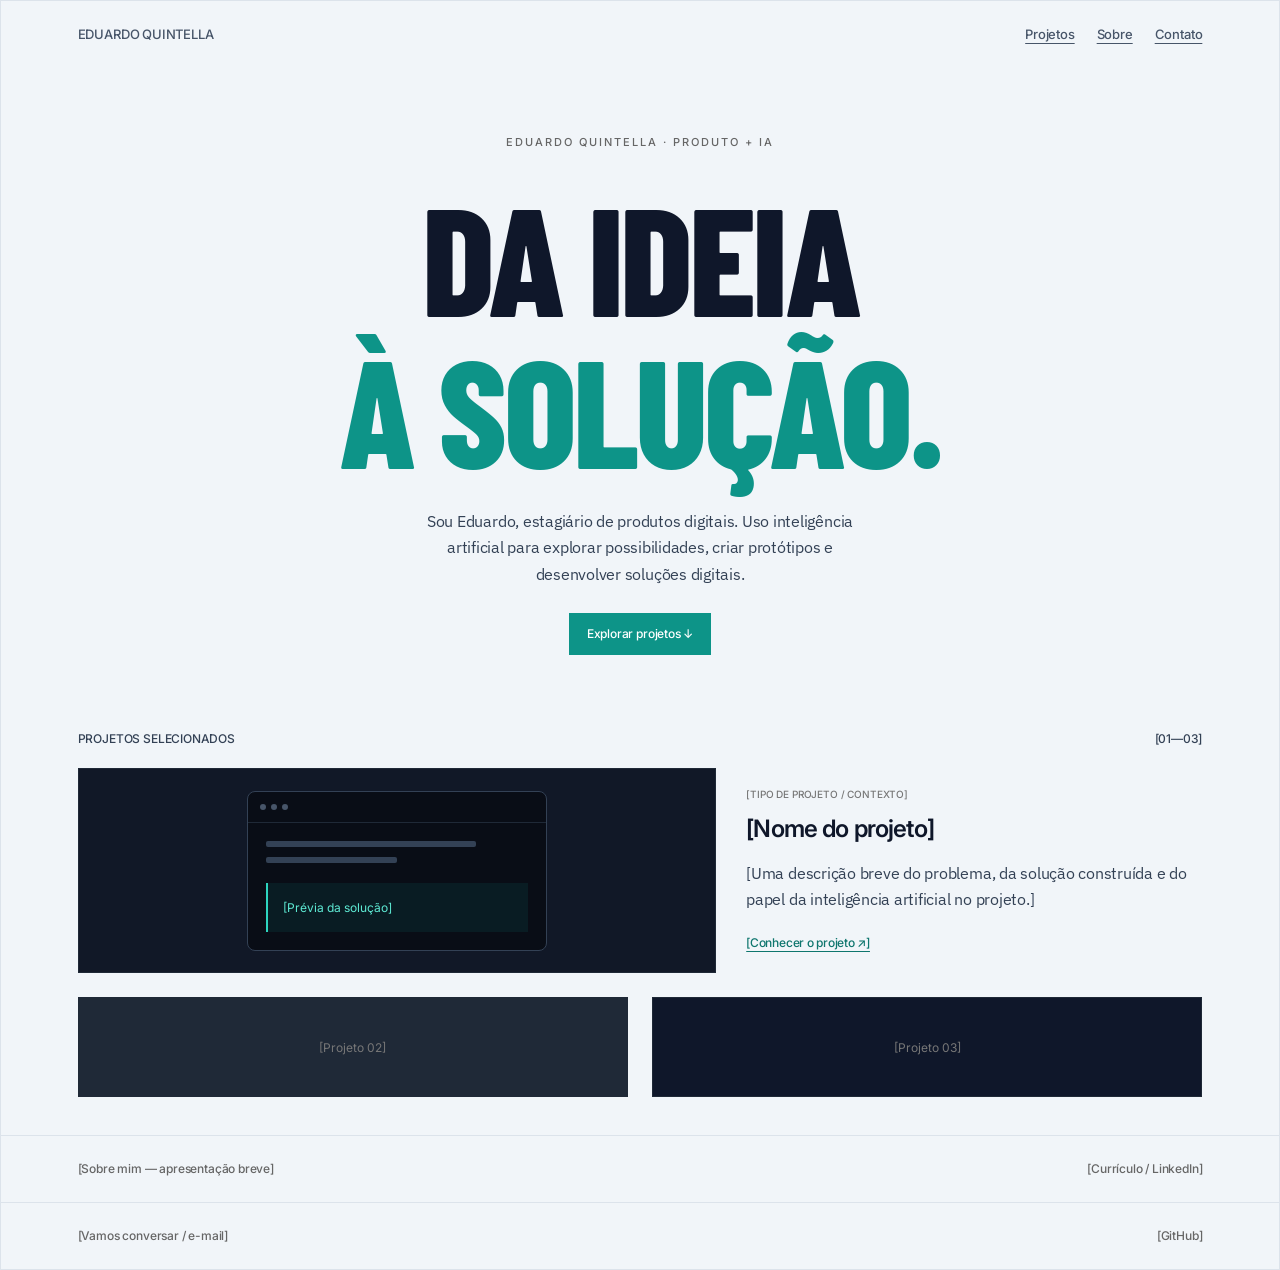
==== index.html @ e16bbac0 "Add files via upload" ====
<!doctype html>
<html lang="pt-BR">
<head>
<meta charset="UTF-8">
<meta name="viewport" content="width=device-width, initial-scale=1">
<title>Eduardo Quintella — Produto + IA</title>
<meta name="description" content="Prévia do portfólio de Eduardo Quintella. Produto e inteligência artificial.">
<link rel="stylesheet" href="https://fonts.googleapis.com/css2?family=Barlow+Condensed:wght@800&amp;family=IBM+Plex+Sans:wght@400;500&amp;family=Inter:wght@400;500;600&amp;display=swap">
<style>html{scroll-behavior:smooth}body{margin:0;background:#f1f5f9}*{box-sizing:border-box}#body-plexsans{max-width:1440px;margin:0 auto;border:0}a{touch-action:manipulation}@media(prefers-reduced-motion:reduce){html{scroll-behavior:auto}}</style>
<style>
#body-plexsans{font-family:'IBM Plex Sans',Arial,sans-serif;font-size:16px;font-weight:400;line-height:1.6;letter-spacing:-.015em;color:#1f2937!important;background:#f1f5f9}
#body-plexsans header,#body-plexsans nav,#body-plexsans .eyebrow,#body-plexsans .action,#body-plexsans .section-title,#body-plexsans .meta,#body-plexsans .rest{font-family:'Inter',Arial,sans-serif;letter-spacing:-.015em;font-size:13px;line-height:1.5;font-weight:500;color:#475569}
#body-plexsans h1{font-family:'Barlow Condensed',Arial,sans-serif!important;font-size:clamp(76px,15vw,152px)!important;line-height:1!important;font-weight:800!important;letter-spacing:-.025em!important;color:#0f172a!important;margin:24px auto 28px;max-width:100%;text-transform:uppercase}
#body-plexsans h1 span{color:#0d9488!important;font:inherit!important;display:block}
#body-plexsans .hero{padding:40px 5% 32px;min-height:550px}
#body-plexsans .intro,#body-plexsans .description{font-family:'IBM Plex Sans',Arial,sans-serif!important;font-size:16px!important;line-height:1.65!important;font-weight:400!important;letter-spacing:-.015em!important;color:#334155!important}
#body-plexsans .intro{max-width:565px;margin:0 auto 25px}
#body-plexsans h2{font-family:'Inter',Arial,sans-serif!important;font-size:24px!important;line-height:1.25!important;font-weight:600!important;letter-spacing:-.035em!important;color:#0f172a!important}
#body-plexsans .action{color:#fff!important;background:#0f766e;padding:12px 20px}
#body-plexsans .feature a{font-family:'Inter',Arial,sans-serif;font-size:14px;font-weight:500;color:#0f766e}
#body-plexsans .image{font-family:'Inter',Arial,sans-serif;font-size:13px;color:#cbd5e1;letter-spacing:0}
#body-plexsans .footnote{display:none}#body-plexsans .section-title{color:#334155}#body-plexsans .meta{font-size:12px;color:#475569}#body-plexsans .rest{font-size:14px;color:#334155}
@media(max-width:560px){#body-plexsans h1{font-size:clamp(64px,15vw,84px)!important}#body-plexsans .hero{min-height:500px;padding-top:36px}#body-plexsans .intro,#body-plexsans .description{font-size:16px!important}}


#body-plexsans{font-family:Arial,Helvetica,sans-serif;color:#0f172a;background:#f1f5f9;border:1px solid #dce3eb}#body-plexsans *{box-sizing:border-box}#body-plexsans header{display:flex;justify-content:space-between;gap:18px;flex-wrap:wrap;padding:24px 6%;font-size:13px}#body-plexsans nav{display:flex;gap:22px}#body-plexsans a{color:inherit;text-underline-offset:4px}#body-plexsans .hero{position:relative;isolation:isolate;overflow:hidden;padding:65px 6% 45px;text-align:center;background:#f1f5f9}#body-plexsans .field{position:absolute;inset:0;z-index:-1;background-image:radial-gradient(#94a3b8 0.9px,transparent 1px);background-size:24px 24px;opacity:var(--dots-opacity,0);transition:opacity 240ms ease;mask-image:radial-gradient(circle 100px at var(--x,50%) var(--y,45%),#000 0%,#000 35%,transparent 100%);-webkit-mask-image:radial-gradient(circle 100px at var(--x,50%) var(--y,45%),#000 0%,#000 35%,transparent 100%)}#body-plexsans .halo{position:absolute;width:340px;height:340px;left:var(--x,50%);top:var(--y,45%);transform:translate(-50%,-50%);border-radius:50%;background:radial-gradient(circle,#2dd4bf55,transparent 70%);z-index:-1;pointer-events:none}#body-plexsans .eyebrow{font-size:11px;letter-spacing:2px;text-transform:uppercase;color:#666}#body-plexsans h1{font-size:clamp(42px,8.5vw,88px);font-weight:900;letter-spacing:-.065em;line-height:.95;text-transform:uppercase;margin:30px auto 24px;max-width:900px}#body-plexsans h1 span{display:block;color:#0d9488}#body-plexsans .intro{font-size:14px;line-height:1.6;max-width:430px;margin:0 auto 26px;color:#666}#body-plexsans .action{display:inline-block;font-size:12px;padding:12px 18px;background:#0d9488;color:#fff;text-decoration:none}#body-plexsans .footnote{font-size:10px;color:#777;margin-top:35px;letter-spacing:1px}#body-plexsans .projects{padding:30px 6% 38px}#body-plexsans .section-title{display:flex;justify-content:space-between;gap:20px;margin-bottom:20px;font-size:12px}#body-plexsans .feature{display:grid;grid-template-columns:1.4fr 1fr;gap:30px;align-items:center}#body-plexsans .image{background:#111827;border:1px solid #1f2937;min-height:205px;display:flex;align-items:center;justify-content:center;color:#777;font-size:12px}#body-plexsans h2{font-size:23px;font-weight:500;margin:12px 0}#body-plexsans .description{font-size:13px;line-height:1.6;color:#666}#body-plexsans .meta{font-size:10px;color:#777}#body-plexsans .feature a{font-size:12px}#body-plexsans .next{display:grid;grid-template-columns:1fr 1fr;gap:24px;margin-top:24px}#body-plexsans .next .image{min-height:100px}#body-plexsans .rest{padding:24px 6%;border-top:1px solid #dce3eb;display:flex;justify-content:space-between;gap:20px;flex-wrap:wrap;font-size:12px;color:#666}@media(max-width:560px){#body-plexsans header{font-size:11px}#body-plexsans nav{gap:12px}#body-plexsans .hero{padding-top:50px}#body-plexsans h1{font-size:48px}#body-plexsans .feature{grid-template-columns:1fr;gap:14px}#body-plexsans .intro{font-size:13px}#body-plexsans .eyebrow{font-size:10px;letter-spacing:1px}}@media(prefers-reduced-motion:reduce){#body-plexsans .halo{display:none}}
#body-plexsans .demo{width:85%;max-width:300px;background:#090d16;border:1px solid #334155;border-radius:8px;text-align:left;overflow:hidden}#body-plexsans .demo-top{display:flex;gap:5px;padding:12px;border-bottom:1px solid #1f2937}#body-plexsans .demo-top span{width:6px;height:6px;background:#475569;border-radius:50%}#body-plexsans .demo-content{padding:18px}#body-plexsans .demo-line{height:6px;width:80%;background:#334155;margin-bottom:10px;border-radius:2px}#body-plexsans .demo-line.short{width:50%}#body-plexsans .demo-result{margin-top:20px;padding:15px;border-left:2px solid #2dd4bf;background:#0d94881c;color:#5eead4}#body-plexsans .action:hover{background:#0f766e}#body-plexsans a:focus-visible{outline:3px solid #0d9488;outline-offset:5px}#body-plexsans .next .image:first-child{background:#1f2937}#body-plexsans .next .image:last-child{background:#0f172a}
</style>
</head>
<body>
<div id="body-plexsans">

<header><span>EDUARDO QUINTELLA</span><nav><a href="#body-plexsans-projects">Projetos</a><a href="#body-plexsans-about">Sobre</a><a href="#body-plexsans-contact">Contato</a></nav></header>
<section class="hero" aria-label="Teste de composição da abertura">
<div class="field" aria-hidden="true"></div>
<div class="eyebrow">Eduardo Quintella · Produto + IA</div>
<h1>DA IDEIA<span>À SOLUÇÃO.</span></h1>
<p class="intro">Sou Eduardo, estagiário de produtos digitais. Uso inteligência artificial para explorar possibilidades, criar protótipos e desenvolver soluções digitais.</p>
<a class="action" href="#body-plexsans-projects">Explorar projetos ↓</a>
<div class="footnote"></div>
</section>
<section class="projects" id="body-plexsans-projects"><div class="section-title"><span>PROJETOS SELECIONADOS</span><span>[01—03]</span></div><article class="feature"><div class="image"><div class="demo"><div class="demo-top"><span></span><span></span><span></span></div><div class="demo-content"><div class="demo-line"></div><div class="demo-line short"></div><div class="demo-result">[Prévia da solução]</div></div></div></div><div><div class="meta">[TIPO DE PROJETO / CONTEXTO]</div><h2>[Nome do projeto]</h2><p class="description">[Uma descrição breve do problema, da solução construída e do papel da inteligência artificial no projeto.]</p><a href="#body-plexsans-projects">[Conhecer o projeto ↗]</a></div></article><div class="next"><div class="image">[Projeto 02]</div><div class="image">[Projeto 03]</div></div></section>
<div class="rest" id="body-plexsans-about"><span>[Sobre mim — apresentação breve]</span><span>[Currículo / LinkedIn]</span></div><div class="rest" id="body-plexsans-contact"><span>[Vamos conversar / e-mail]</span><span>[GitHub]</span></div>
<script>
(()=>{const root=document.getElementById('body-plexsans');const hero=root.querySelector('.hero');const reduced=window.matchMedia('(prefers-reduced-motion: reduce)');let tx=50,ty=45,x=50,y=45,frame=0;function draw(){x+=(tx-x)*.09;y+=(ty-y)*.09;hero.style.setProperty('--x',x+'%');hero.style.setProperty('--y',y+'%');if(Math.abs(tx-x)+Math.abs(ty-y)>.05){frame=requestAnimationFrame(draw);}else{frame=0;}}hero.addEventListener('pointermove',e=>{if(reduced.matches||e.pointerType==='touch')return;hero.style.setProperty('--dots-opacity','.40');const b=hero.getBoundingClientRect();tx=(e.clientX-b.left)/b.width*100;ty=(e.clientY-b.top)/b.height*100;if(!frame)frame=requestAnimationFrame(draw);});hero.addEventListener('pointerleave',()=>{hero.style.setProperty('--dots-opacity','0');if(frame){cancelAnimationFrame(frame);frame=0;}});})();
</script>
</div>

</body>
</html>
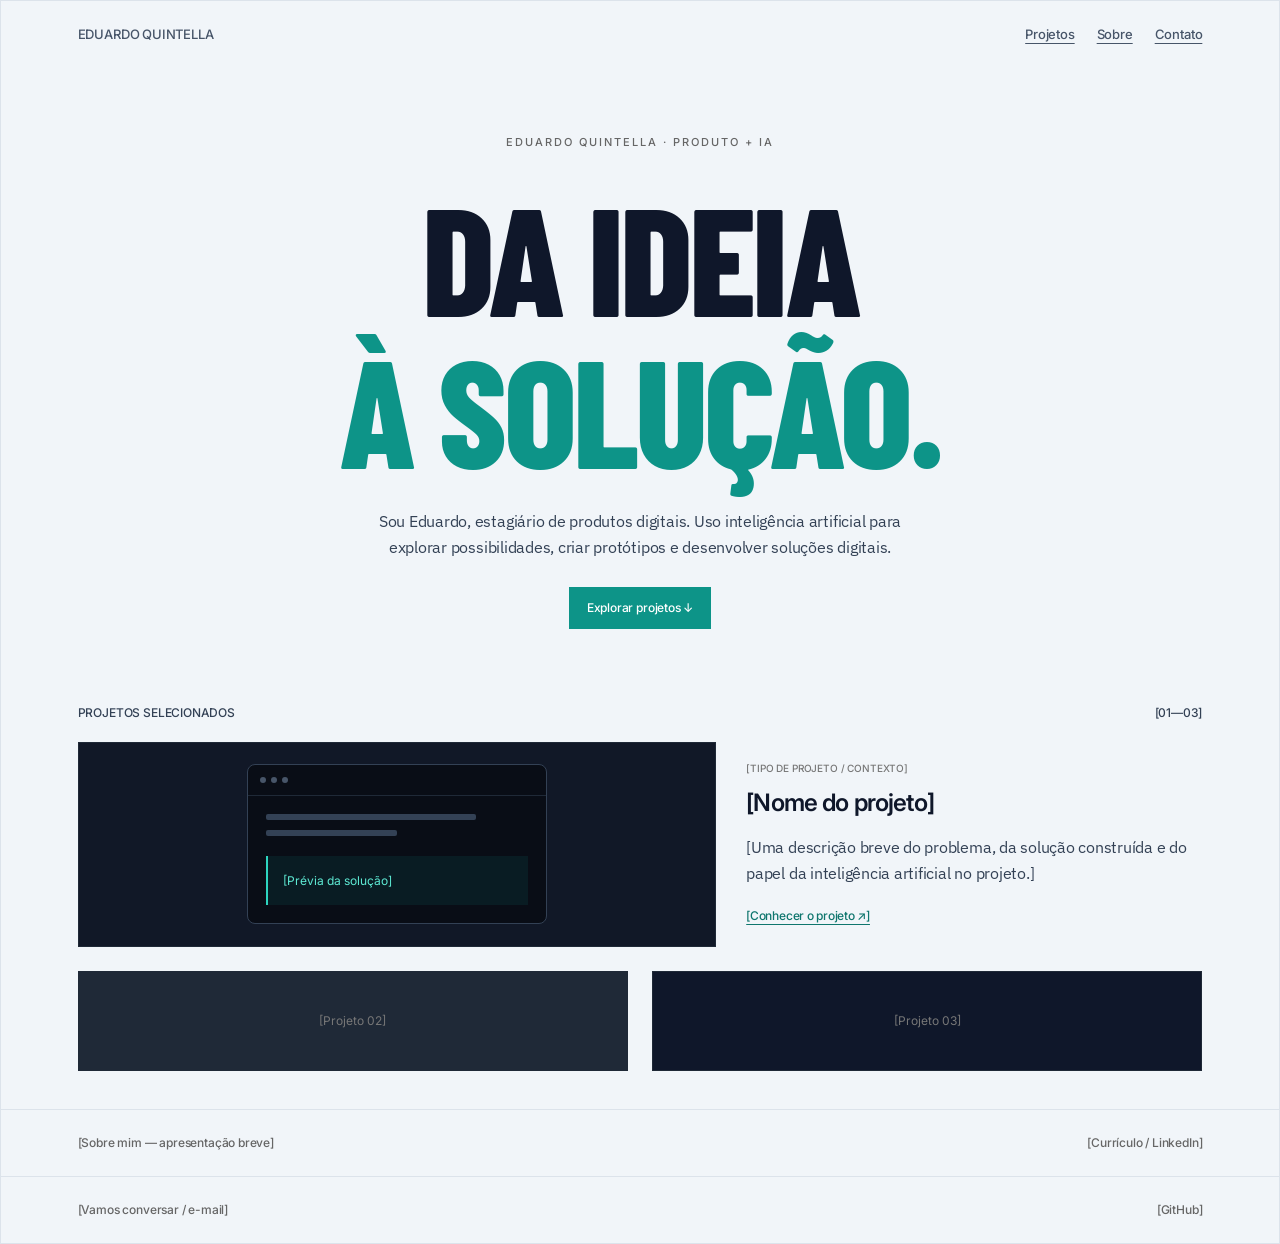
==== commit 90deb3b2: "Add files via upload" ====
--- a/index.html
+++ b/index.html
@@ -26,6 +26,9 @@
 #body-plexsans{font-family:Arial,Helvetica,sans-serif;color:#0f172a;background:#f1f5f9;border:1px solid #dce3eb}#body-plexsans *{box-sizing:border-box}#body-plexsans header{display:flex;justify-content:space-between;gap:18px;flex-wrap:wrap;padding:24px 6%;font-size:13px}#body-plexsans nav{display:flex;gap:22px}#body-plexsans a{color:inherit;text-underline-offset:4px}#body-plexsans .hero{position:relative;isolation:isolate;overflow:hidden;padding:65px 6% 45px;text-align:center;background:#f1f5f9}#body-plexsans .field{position:absolute;inset:0;z-index:-1;background-image:radial-gradient(#94a3b8 0.9px,transparent 1px);background-size:24px 24px;opacity:var(--dots-opacity,0);transition:opacity 240ms ease;mask-image:radial-gradient(circle 100px at var(--x,50%) var(--y,45%),#000 0%,#000 35%,transparent 100%);-webkit-mask-image:radial-gradient(circle 100px at var(--x,50%) var(--y,45%),#000 0%,#000 35%,transparent 100%)}#body-plexsans .halo{position:absolute;width:340px;height:340px;left:var(--x,50%);top:var(--y,45%);transform:translate(-50%,-50%);border-radius:50%;background:radial-gradient(circle,#2dd4bf55,transparent 70%);z-index:-1;pointer-events:none}#body-plexsans .eyebrow{font-size:11px;letter-spacing:2px;text-transform:uppercase;color:#666}#body-plexsans h1{font-size:clamp(42px,8.5vw,88px);font-weight:900;letter-spacing:-.065em;line-height:.95;text-transform:uppercase;margin:30px auto 24px;max-width:900px}#body-plexsans h1 span{display:block;color:#0d9488}#body-plexsans .intro{font-size:14px;line-height:1.6;max-width:430px;margin:0 auto 26px;color:#666}#body-plexsans .action{display:inline-block;font-size:12px;padding:12px 18px;background:#0d9488;color:#fff;text-decoration:none}#body-plexsans .footnote{font-size:10px;color:#777;margin-top:35px;letter-spacing:1px}#body-plexsans .projects{padding:30px 6% 38px}#body-plexsans .section-title{display:flex;justify-content:space-between;gap:20px;margin-bottom:20px;font-size:12px}#body-plexsans .feature{display:grid;grid-template-columns:1.4fr 1fr;gap:30px;align-items:center}#body-plexsans .image{background:#111827;border:1px solid #1f2937;min-height:205px;display:flex;align-items:center;justify-content:center;color:#777;font-size:12px}#body-plexsans h2{font-size:23px;font-weight:500;margin:12px 0}#body-plexsans .description{font-size:13px;line-height:1.6;color:#666}#body-plexsans .meta{font-size:10px;color:#777}#body-plexsans .feature a{font-size:12px}#body-plexsans .next{display:grid;grid-template-columns:1fr 1fr;gap:24px;margin-top:24px}#body-plexsans .next .image{min-height:100px}#body-plexsans .rest{padding:24px 6%;border-top:1px solid #dce3eb;display:flex;justify-content:space-between;gap:20px;flex-wrap:wrap;font-size:12px;color:#666}@media(max-width:560px){#body-plexsans header{font-size:11px}#body-plexsans nav{gap:12px}#body-plexsans .hero{padding-top:50px}#body-plexsans h1{font-size:48px}#body-plexsans .feature{grid-template-columns:1fr;gap:14px}#body-plexsans .intro{font-size:13px}#body-plexsans .eyebrow{font-size:10px;letter-spacing:1px}}@media(prefers-reduced-motion:reduce){#body-plexsans .halo{display:none}}
 #body-plexsans .demo{width:85%;max-width:300px;background:#090d16;border:1px solid #334155;border-radius:8px;text-align:left;overflow:hidden}#body-plexsans .demo-top{display:flex;gap:5px;padding:12px;border-bottom:1px solid #1f2937}#body-plexsans .demo-top span{width:6px;height:6px;background:#475569;border-radius:50%}#body-plexsans .demo-content{padding:18px}#body-plexsans .demo-line{height:6px;width:80%;background:#334155;margin-bottom:10px;border-radius:2px}#body-plexsans .demo-line.short{width:50%}#body-plexsans .demo-result{margin-top:20px;padding:15px;border-left:2px solid #2dd4bf;background:#0d94881c;color:#5eead4}#body-plexsans .action:hover{background:#0f766e}#body-plexsans a:focus-visible{outline:3px solid #0d9488;outline-offset:5px}#body-plexsans .next .image:first-child{background:#1f2937}#body-plexsans .next .image:last-child{background:#0f172a}
 </style>
+<style>
+#body-plexsans .intro{max-width:820px;width:100%;margin:0 auto 26px;text-wrap:balance}
+</style>
 </head>
 <body>
 <div id="body-plexsans">
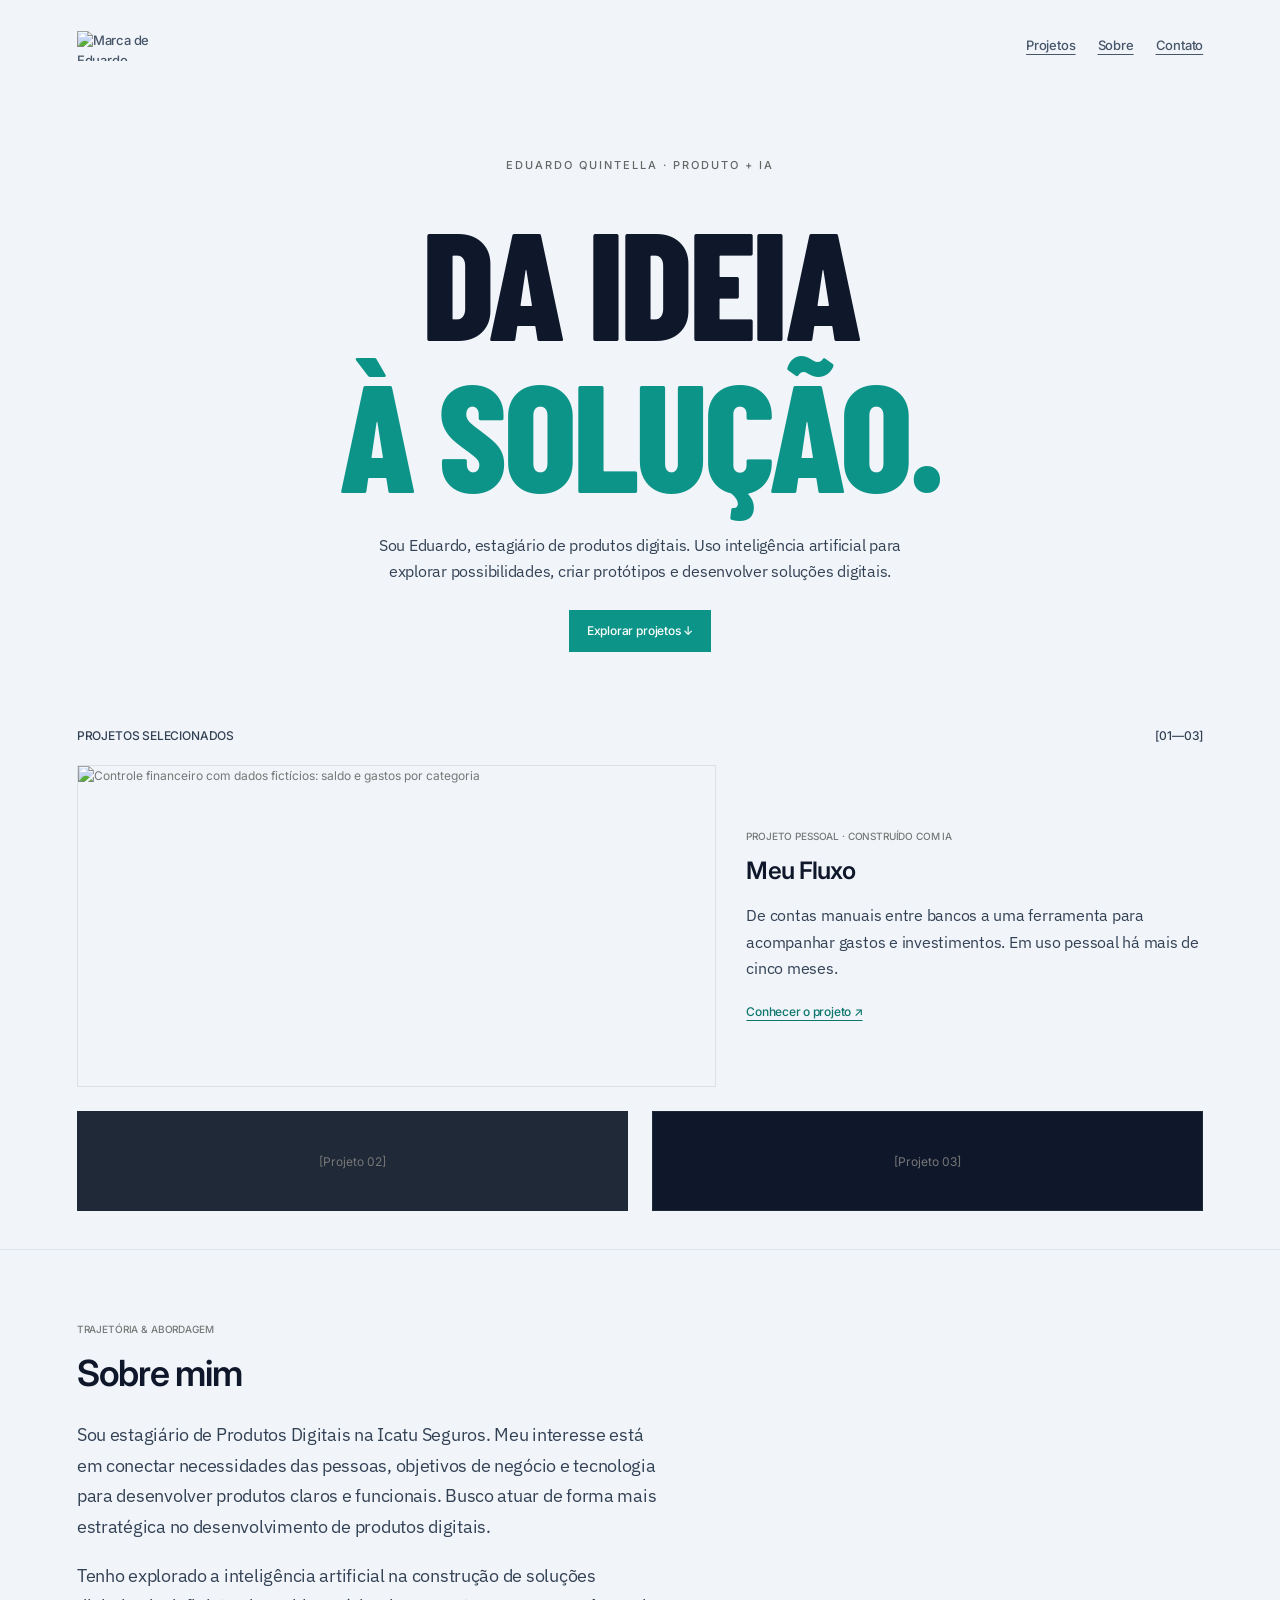
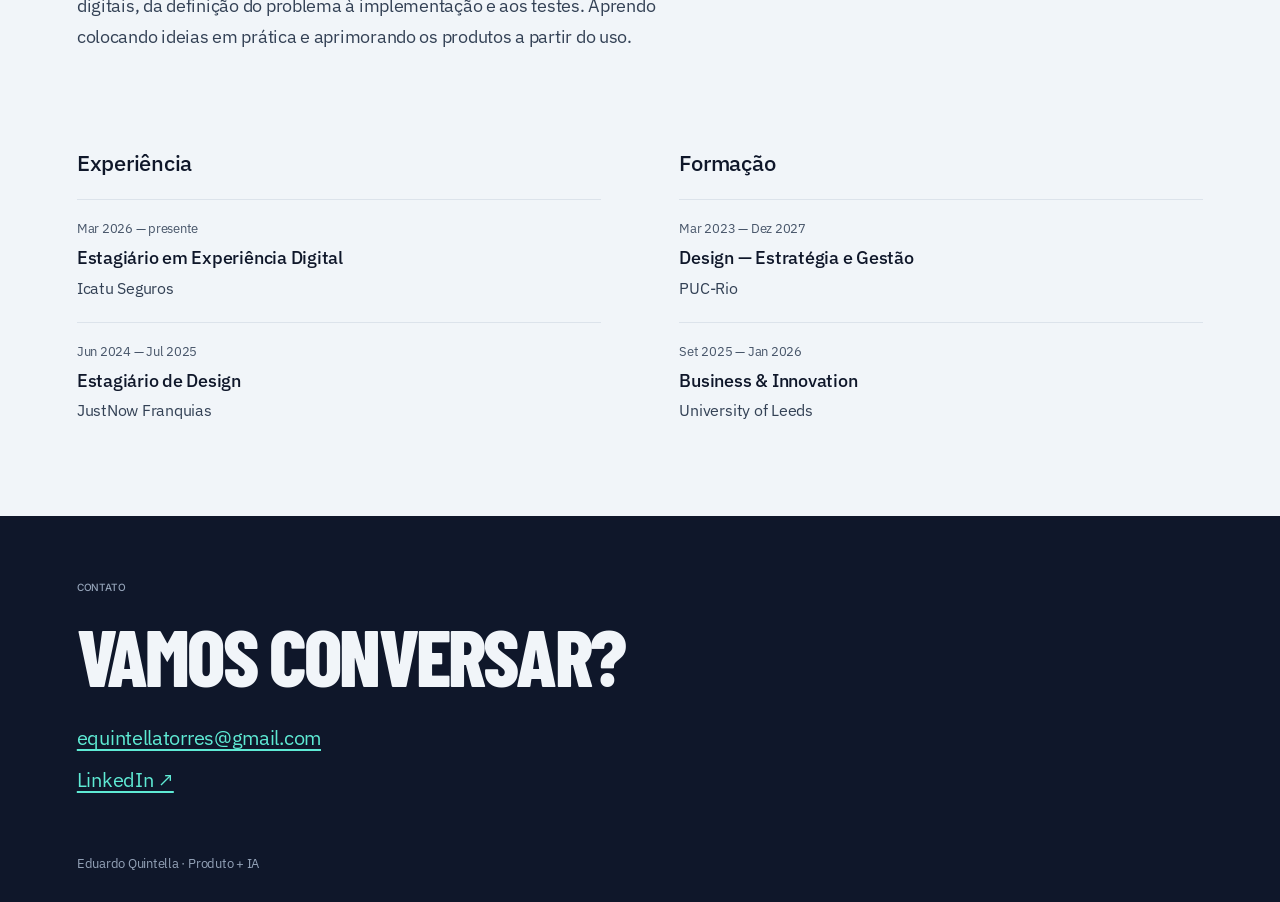
==== commit 8fa00f19: "Add files via upload" ====
--- a/index.html
+++ b/index.html
@@ -6,7 +6,7 @@
 <title>Eduardo Quintella — Produto + IA</title>
 <meta name="description" content="Prévia do portfólio de Eduardo Quintella. Produto e inteligência artificial.">
 <link rel="stylesheet" href="https://fonts.googleapis.com/css2?family=Barlow+Condensed:wght@800&amp;family=IBM+Plex+Sans:wght@400;500&amp;family=Inter:wght@400;500;600&amp;display=swap">
-<style>html{scroll-behavior:smooth}body{margin:0;background:#f1f5f9}*{box-sizing:border-box}#body-plexsans{max-width:1440px;margin:0 auto;border:0}a{touch-action:manipulation}@media(prefers-reduced-motion:reduce){html{scroll-behavior:auto}}</style>
+<style>html{scroll-behavior:smooth}body{margin:0;background:#f1f5f9}*{box-sizing:border-box}#body-plexsans{width:100%;max-width:none;margin:0;border:0}a{touch-action:manipulation}@media(prefers-reduced-motion:reduce){html{scroll-behavior:auto}}</style>
 <style>
 #body-plexsans{font-family:'IBM Plex Sans',Arial,sans-serif;font-size:16px;font-weight:400;line-height:1.6;letter-spacing:-.015em;color:#1f2937!important;background:#f1f5f9}
 #body-plexsans header,#body-plexsans nav,#body-plexsans .eyebrow,#body-plexsans .action,#body-plexsans .section-title,#body-plexsans .meta,#body-plexsans .rest{font-family:'Inter',Arial,sans-serif;letter-spacing:-.015em;font-size:13px;line-height:1.5;font-weight:500;color:#475569}
@@ -23,17 +23,17 @@
 @media(max-width:560px){#body-plexsans h1{font-size:clamp(64px,15vw,84px)!important}#body-plexsans .hero{min-height:500px;padding-top:36px}#body-plexsans .intro,#body-plexsans .description{font-size:16px!important}}
 
 
-#body-plexsans{font-family:Arial,Helvetica,sans-serif;color:#0f172a;background:#f1f5f9;border:1px solid #dce3eb}#body-plexsans *{box-sizing:border-box}#body-plexsans header{display:flex;justify-content:space-between;gap:18px;flex-wrap:wrap;padding:24px 6%;font-size:13px}#body-plexsans nav{display:flex;gap:22px}#body-plexsans a{color:inherit;text-underline-offset:4px}#body-plexsans .hero{position:relative;isolation:isolate;overflow:hidden;padding:65px 6% 45px;text-align:center;background:#f1f5f9}#body-plexsans .field{position:absolute;inset:0;z-index:-1;background-image:radial-gradient(#94a3b8 0.9px,transparent 1px);background-size:24px 24px;opacity:var(--dots-opacity,0);transition:opacity 240ms ease;mask-image:radial-gradient(circle 100px at var(--x,50%) var(--y,45%),#000 0%,#000 35%,transparent 100%);-webkit-mask-image:radial-gradient(circle 100px at var(--x,50%) var(--y,45%),#000 0%,#000 35%,transparent 100%)}#body-plexsans .halo{position:absolute;width:340px;height:340px;left:var(--x,50%);top:var(--y,45%);transform:translate(-50%,-50%);border-radius:50%;background:radial-gradient(circle,#2dd4bf55,transparent 70%);z-index:-1;pointer-events:none}#body-plexsans .eyebrow{font-size:11px;letter-spacing:2px;text-transform:uppercase;color:#666}#body-plexsans h1{font-size:clamp(42px,8.5vw,88px);font-weight:900;letter-spacing:-.065em;line-height:.95;text-transform:uppercase;margin:30px auto 24px;max-width:900px}#body-plexsans h1 span{display:block;color:#0d9488}#body-plexsans .intro{font-size:14px;line-height:1.6;max-width:430px;margin:0 auto 26px;color:#666}#body-plexsans .action{display:inline-block;font-size:12px;padding:12px 18px;background:#0d9488;color:#fff;text-decoration:none}#body-plexsans .footnote{font-size:10px;color:#777;margin-top:35px;letter-spacing:1px}#body-plexsans .projects{padding:30px 6% 38px}#body-plexsans .section-title{display:flex;justify-content:space-between;gap:20px;margin-bottom:20px;font-size:12px}#body-plexsans .feature{display:grid;grid-template-columns:1.4fr 1fr;gap:30px;align-items:center}#body-plexsans .image{background:#111827;border:1px solid #1f2937;min-height:205px;display:flex;align-items:center;justify-content:center;color:#777;font-size:12px}#body-plexsans h2{font-size:23px;font-weight:500;margin:12px 0}#body-plexsans .description{font-size:13px;line-height:1.6;color:#666}#body-plexsans .meta{font-size:10px;color:#777}#body-plexsans .feature a{font-size:12px}#body-plexsans .next{display:grid;grid-template-columns:1fr 1fr;gap:24px;margin-top:24px}#body-plexsans .next .image{min-height:100px}#body-plexsans .rest{padding:24px 6%;border-top:1px solid #dce3eb;display:flex;justify-content:space-between;gap:20px;flex-wrap:wrap;font-size:12px;color:#666}@media(max-width:560px){#body-plexsans header{font-size:11px}#body-plexsans nav{gap:12px}#body-plexsans .hero{padding-top:50px}#body-plexsans h1{font-size:48px}#body-plexsans .feature{grid-template-columns:1fr;gap:14px}#body-plexsans .intro{font-size:13px}#body-plexsans .eyebrow{font-size:10px;letter-spacing:1px}}@media(prefers-reduced-motion:reduce){#body-plexsans .halo{display:none}}
+#body-plexsans{font-family:Arial,Helvetica,sans-serif;color:#0f172a;background:#f1f5f9;border:0}#body-plexsans *{box-sizing:border-box}#body-plexsans header{display:flex;justify-content:space-between;gap:18px;flex-wrap:wrap;padding:24px 6%;font-size:13px}#body-plexsans nav{display:flex;gap:22px}#body-plexsans a{color:inherit;text-underline-offset:4px}#body-plexsans .hero{position:relative;isolation:isolate;overflow:hidden;padding:65px 6% 45px;text-align:center;background:#f1f5f9}#body-plexsans .field{position:absolute;inset:0;z-index:-1;background-image:radial-gradient(#94a3b8 0.9px,transparent 1px);background-size:24px 24px;opacity:var(--dots-opacity,0);transition:opacity 240ms ease;mask-image:radial-gradient(circle 100px at var(--x,50%) var(--y,45%),#000 0%,#000 35%,transparent 100%);-webkit-mask-image:radial-gradient(circle 100px at var(--x,50%) var(--y,45%),#000 0%,#000 35%,transparent 100%)}#body-plexsans .halo{position:absolute;width:340px;height:340px;left:var(--x,50%);top:var(--y,45%);transform:translate(-50%,-50%);border-radius:50%;background:radial-gradient(circle,#2dd4bf55,transparent 70%);z-index:-1;pointer-events:none}#body-plexsans .eyebrow{font-size:11px;letter-spacing:2px;text-transform:uppercase;color:#666}#body-plexsans h1{font-size:clamp(42px,8.5vw,88px);font-weight:900;letter-spacing:-.065em;line-height:.95;text-transform:uppercase;margin:30px auto 24px;max-width:900px}#body-plexsans h1 span{display:block;color:#0d9488}#body-plexsans .intro{font-size:14px;line-height:1.6;max-width:430px;margin:0 auto 26px;color:#666}#body-plexsans .action{display:inline-block;font-size:12px;padding:12px 18px;background:#0d9488;color:#fff;text-decoration:none}#body-plexsans .footnote{font-size:10px;color:#777;margin-top:35px;letter-spacing:1px}#body-plexsans .projects{padding:30px 6% 38px}#body-plexsans .section-title{display:flex;justify-content:space-between;gap:20px;margin-bottom:20px;font-size:12px}#body-plexsans .feature{display:grid;grid-template-columns:1.4fr 1fr;gap:30px;align-items:center}#body-plexsans .image{background:#111827;border:1px solid #1f2937;min-height:205px;display:flex;align-items:center;justify-content:center;color:#777;font-size:12px}#body-plexsans h2{font-size:23px;font-weight:500;margin:12px 0}#body-plexsans .description{font-size:13px;line-height:1.6;color:#666}#body-plexsans .meta{font-size:10px;color:#777}#body-plexsans .feature a{font-size:12px}#body-plexsans .next{display:grid;grid-template-columns:1fr 1fr;gap:24px;margin-top:24px}#body-plexsans .next .image{min-height:100px}#body-plexsans .rest{padding:24px 6%;border-top:1px solid #dce3eb;display:flex;justify-content:space-between;gap:20px;flex-wrap:wrap;font-size:12px;color:#666}@media(max-width:560px){#body-plexsans header{font-size:11px}#body-plexsans nav{gap:12px}#body-plexsans .hero{padding-top:50px}#body-plexsans h1{font-size:48px}#body-plexsans .feature{grid-template-columns:1fr;gap:14px}#body-plexsans .intro{font-size:13px}#body-plexsans .eyebrow{font-size:10px;letter-spacing:1px}}@media(prefers-reduced-motion:reduce){#body-plexsans .halo{display:none}}
 #body-plexsans .demo{width:85%;max-width:300px;background:#090d16;border:1px solid #334155;border-radius:8px;text-align:left;overflow:hidden}#body-plexsans .demo-top{display:flex;gap:5px;padding:12px;border-bottom:1px solid #1f2937}#body-plexsans .demo-top span{width:6px;height:6px;background:#475569;border-radius:50%}#body-plexsans .demo-content{padding:18px}#body-plexsans .demo-line{height:6px;width:80%;background:#334155;margin-bottom:10px;border-radius:2px}#body-plexsans .demo-line.short{width:50%}#body-plexsans .demo-result{margin-top:20px;padding:15px;border-left:2px solid #2dd4bf;background:#0d94881c;color:#5eead4}#body-plexsans .action:hover{background:#0f766e}#body-plexsans a:focus-visible{outline:3px solid #0d9488;outline-offset:5px}#body-plexsans .next .image:first-child{background:#1f2937}#body-plexsans .next .image:last-child{background:#0f172a}
 </style>
 <style>
 #body-plexsans .intro{max-width:820px;width:100%;margin:0 auto 26px;text-wrap:balance}
 </style>
-</head>
+<style>#body-plexsans .feature > .image{border:1px solid rgba(15,23,42,.09);background:transparent;overflow:hidden}</style><style>#body-plexsans .about-section{padding:72px 6%;border-top:1px solid #dce3eb}#body-plexsans .about-intro{display:grid;grid-template-columns:1.25fr 1fr;gap:7%;align-items:center}#body-plexsans .about-section h2{font-size:36px!important;margin:14px 0 24px}#body-plexsans .about-section p{font:400 18px/1.7 'IBM Plex Sans',sans-serif;color:#334155;letter-spacing:-.015em}#body-plexsans .portrait-slot{min-height:320px;border-radius:12px;background:#e2e8f0;display:grid;place-items:center;color:#475569;text-align:center}#body-plexsans .career-grid{display:grid;grid-template-columns:1fr 1fr;gap:7%;margin-top:56px}#body-plexsans .career-grid h3{font:500 22px 'IBM Plex Sans',sans-serif;color:#0f172a}#body-plexsans .career-grid article{padding:20px 0;border-top:1px solid #dce3eb}#body-plexsans .career-date{font:400 13px 'IBM Plex Sans',sans-serif;color:#475569}#body-plexsans .career-grid h4{font:500 18px/1.4 'IBM Plex Sans',sans-serif;margin:8px 0 4px;color:#0f172a}#body-plexsans .career-grid p{font-size:16px;margin:0}#body-plexsans .contact-section{padding:64px 6% 30px;background:#0f172a;color:#f1f5f9}#body-plexsans .contact-section h2{font:800 clamp(42px,7vw,80px)/1.1 'Barlow Condensed',sans-serif!important;color:#f1f5f9!important;text-transform:uppercase;margin:16px 0 24px}#body-plexsans .contact-section .meta{color:#94a3b8}#body-plexsans .email{display:block;width:fit-content;font:400 clamp(18px,3vw,30px)/1.5 'IBM Plex Sans',sans-serif;overflow-wrap:anywhere;color:#f1f5f9}#body-plexsans .linkedin{display:inline-block;margin-top:20px;color:#5eead4}#body-plexsans .footer-name{margin-top:60px;color:#94a3b8;font:400 13px 'IBM Plex Sans',sans-serif}@media(max-width:700px){#body-plexsans .about-intro,#body-plexsans .career-grid{grid-template-columns:1fr;gap:28px}#body-plexsans .portrait-slot{min-height:240px}#body-plexsans .about-section{padding-top:48px}}</style><style>#body-plexsans .contact-section .email,#body-plexsans .contact-section .linkedin{display:block;width:fit-content;font:400 20px/1.5 'IBM Plex Sans',sans-serif;letter-spacing:-.015em;color:#f1f5f9;margin:12px 0;overflow-wrap:anywhere}#body-plexsans .portrait-slot{background:transparent}</style><style>#body-plexsans .contact-section .email,#body-plexsans .contact-section .linkedin{color:#5eead4}</style><style>#body-plexsans header{align-items:center}#body-plexsans .personal-brand{display:inline-flex;align-items:center;min-height:44px;text-decoration:none}#body-plexsans .personal-brand img{display:block;width:78px;height:auto;max-width:100%}@media(max-width:560px){#body-plexsans .personal-brand img{width:64px}}</style></head>
 <body>
 <div id="body-plexsans">
 
-<header><span>EDUARDO QUINTELLA</span><nav><a href="#body-plexsans-projects">Projetos</a><a href="#body-plexsans-about">Sobre</a><a href="#body-plexsans-contact">Contato</a></nav></header>
+<header><a class="personal-brand" href="index.html" aria-label="Eduardo Quintella — início"><img src="assets/marca-eduardo.svg" alt="Marca de Eduardo Quintella" width="78" height="30"></a><nav><a href="#body-plexsans-projects">Projetos</a><a href="#body-plexsans-about">Sobre</a><a href="#body-plexsans-contact">Contato</a></nav></header>
 <section class="hero" aria-label="Teste de composição da abertura">
 <div class="field" aria-hidden="true"></div>
 <div class="eyebrow">Eduardo Quintella · Produto + IA</div>
@@ -42,9 +42,8 @@
 <a class="action" href="#body-plexsans-projects">Explorar projetos ↓</a>
 <div class="footnote"></div>
 </section>
-<section class="projects" id="body-plexsans-projects"><div class="section-title"><span>PROJETOS SELECIONADOS</span><span>[01—03]</span></div><article class="feature"><div class="image"><div class="demo"><div class="demo-top"><span></span><span></span><span></span></div><div class="demo-content"><div class="demo-line"></div><div class="demo-line short"></div><div class="demo-result">[Prévia da solução]</div></div></div></div><div><div class="meta">[TIPO DE PROJETO / CONTEXTO]</div><h2>[Nome do projeto]</h2><p class="description">[Uma descrição breve do problema, da solução construída e do papel da inteligência artificial no projeto.]</p><a href="#body-plexsans-projects">[Conhecer o projeto ↗]</a></div></article><div class="next"><div class="image">[Projeto 02]</div><div class="image">[Projeto 03]</div></div></section>
-<div class="rest" id="body-plexsans-about"><span>[Sobre mim — apresentação breve]</span><span>[Currículo / LinkedIn]</span></div><div class="rest" id="body-plexsans-contact"><span>[Vamos conversar / e-mail]</span><span>[GitHub]</span></div>
-<script>
+<section class="projects" id="body-plexsans-projects"><div class="section-title"><span>PROJETOS SELECIONADOS</span><span>[01—03]</span></div><article class="feature"><div class="image"><img src="assets/financeiro-gastos.jpg" alt="Controle financeiro com dados fictícios: saldo e gastos por categoria" style="width:100%;height:320px;object-fit:cover;object-position:top"></div><div><div class="meta">PROJETO PESSOAL · CONSTRUÍDO COM IA</div><h2>Meu Fluxo</h2><p class="description">De contas manuais entre bancos a uma ferramenta para acompanhar gastos e investimentos. Em uso pessoal há mais de cinco meses.</p><a href="controle-financeiro.html">Conhecer o projeto ↗</a></div></article><div class="next"><div class="image">[Projeto 02]</div><div class="image">[Projeto 03]</div></div></section>
+<section class="about-section" id="body-plexsans-about"><div class="about-intro"><div><div class="meta">TRAJETÓRIA & ABORDAGEM</div><h2>Sobre mim</h2><p>Sou estagiário de Produtos Digitais na Icatu Seguros. Meu interesse está em conectar necessidades das pessoas, objetivos de negócio e tecnologia para desenvolver produtos claros e funcionais. Busco atuar de forma mais estratégica no desenvolvimento de produtos digitais.</p><p>Tenho explorado a inteligência artificial na construção de soluções digitais, da definição do problema à implementação e aos testes. Aprendo colocando ideias em prática e aprimorando os produtos a partir do uso.</p></div><div class="portrait-slot" aria-hidden="true"></div></div><div class="career-grid"><section><h3>Experiência</h3><article><div class="career-date">Mar 2026 — presente</div><h4>Estagiário em Experiência Digital</h4><p>Icatu Seguros</p></article><article><div class="career-date">Jun 2024 — Jul 2025</div><h4>Estagiário de Design</h4><p>JustNow Franquias</p></article></section><section><h3>Formação</h3><article><div class="career-date">Mar 2023 — Dez 2027</div><h4>Design — Estratégia e Gestão</h4><p>PUC-Rio</p></article><article><div class="career-date">Set 2025 — Jan 2026</div><h4>Business & Innovation</h4><p>University of Leeds</p></article></section></div></section><footer class="contact-section" id="body-plexsans-contact"><div class="meta">CONTATO</div><h2>Vamos conversar?</h2><a class="email" href="mailto:equintellatorres@gmail.com">equintellatorres@gmail.com</a><a class="linkedin" href="https://www.linkedin.com/in/eduardo-quintella" target="_blank" rel="noopener">LinkedIn ↗</a><div class="footer-name">Eduardo Quintella · Produto + IA</div></footer><script>
 (()=>{const root=document.getElementById('body-plexsans');const hero=root.querySelector('.hero');const reduced=window.matchMedia('(prefers-reduced-motion: reduce)');let tx=50,ty=45,x=50,y=45,frame=0;function draw(){x+=(tx-x)*.09;y+=(ty-y)*.09;hero.style.setProperty('--x',x+'%');hero.style.setProperty('--y',y+'%');if(Math.abs(tx-x)+Math.abs(ty-y)>.05){frame=requestAnimationFrame(draw);}else{frame=0;}}hero.addEventListener('pointermove',e=>{if(reduced.matches||e.pointerType==='touch')return;hero.style.setProperty('--dots-opacity','.40');const b=hero.getBoundingClientRect();tx=(e.clientX-b.left)/b.width*100;ty=(e.clientY-b.top)/b.height*100;if(!frame)frame=requestAnimationFrame(draw);});hero.addEventListener('pointerleave',()=>{hero.style.setProperty('--dots-opacity','0');if(frame){cancelAnimationFrame(frame);frame=0;}});})();
 </script>
 </div>
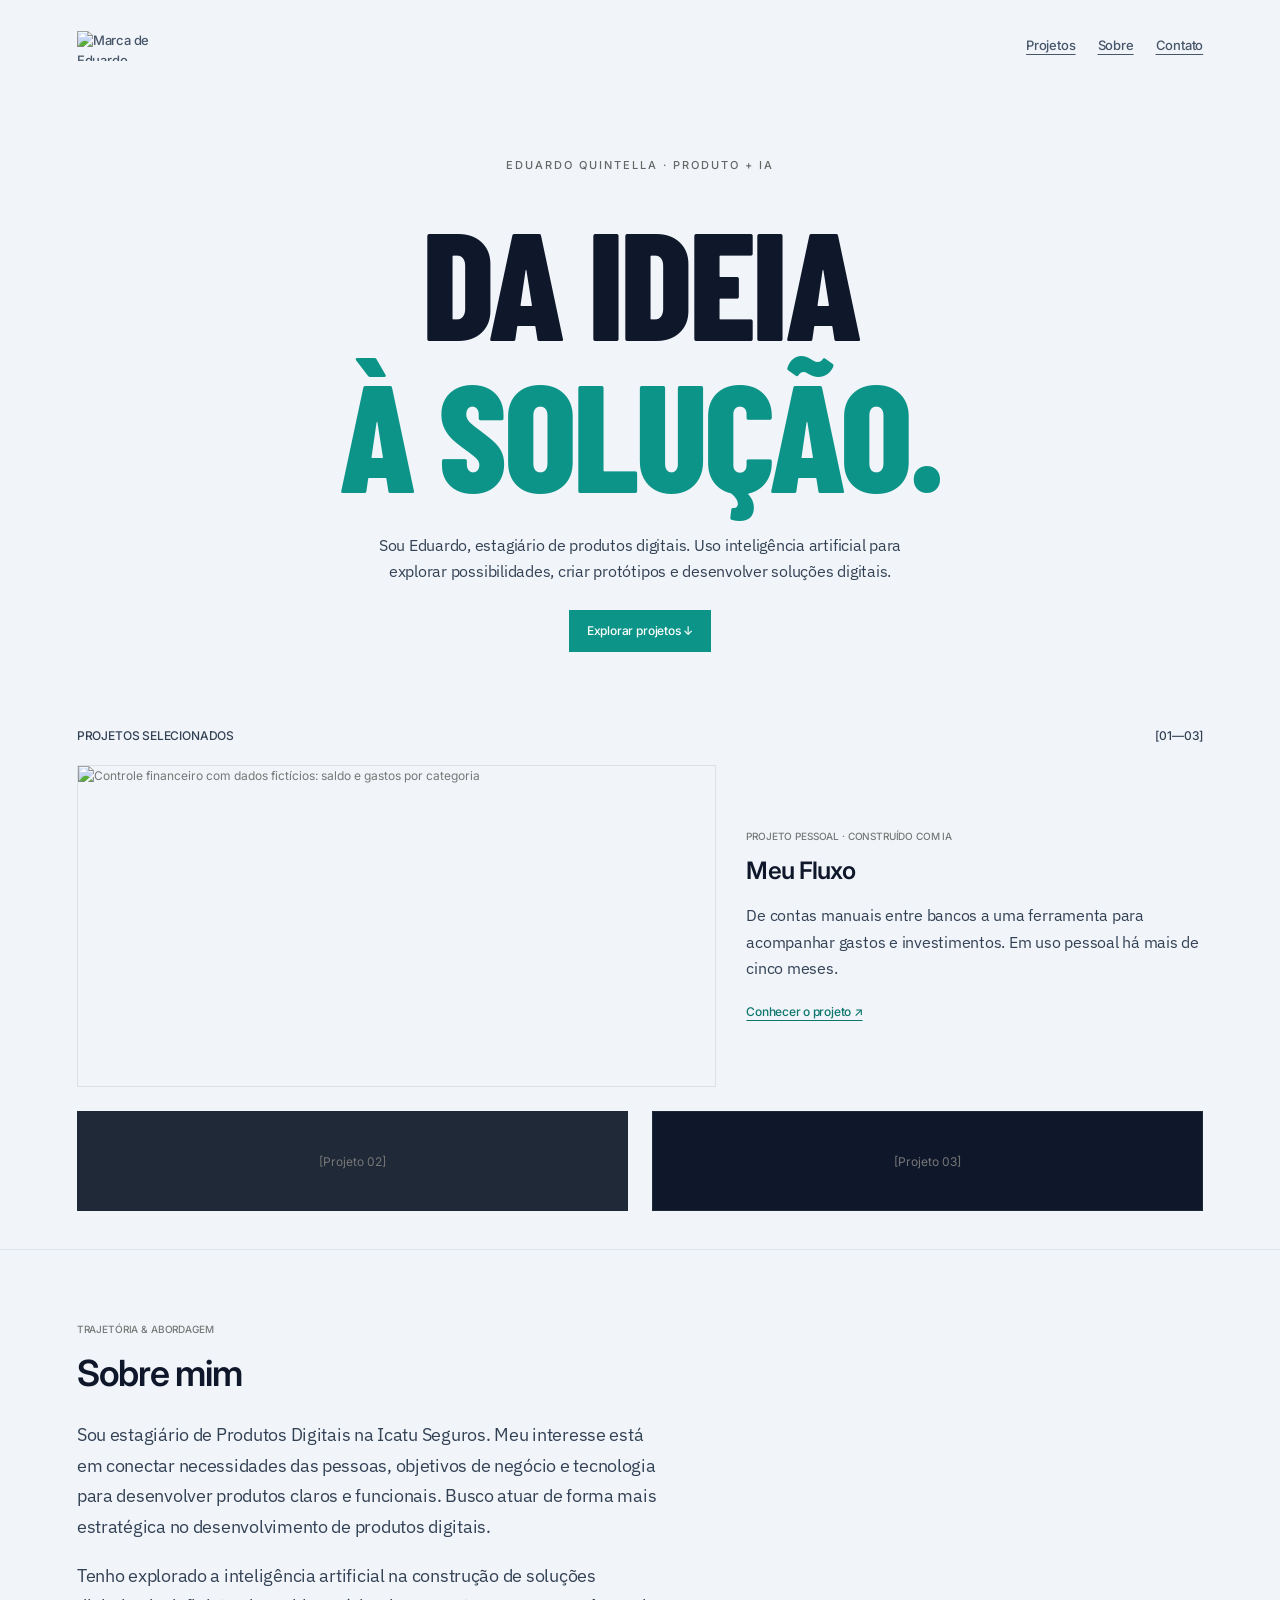
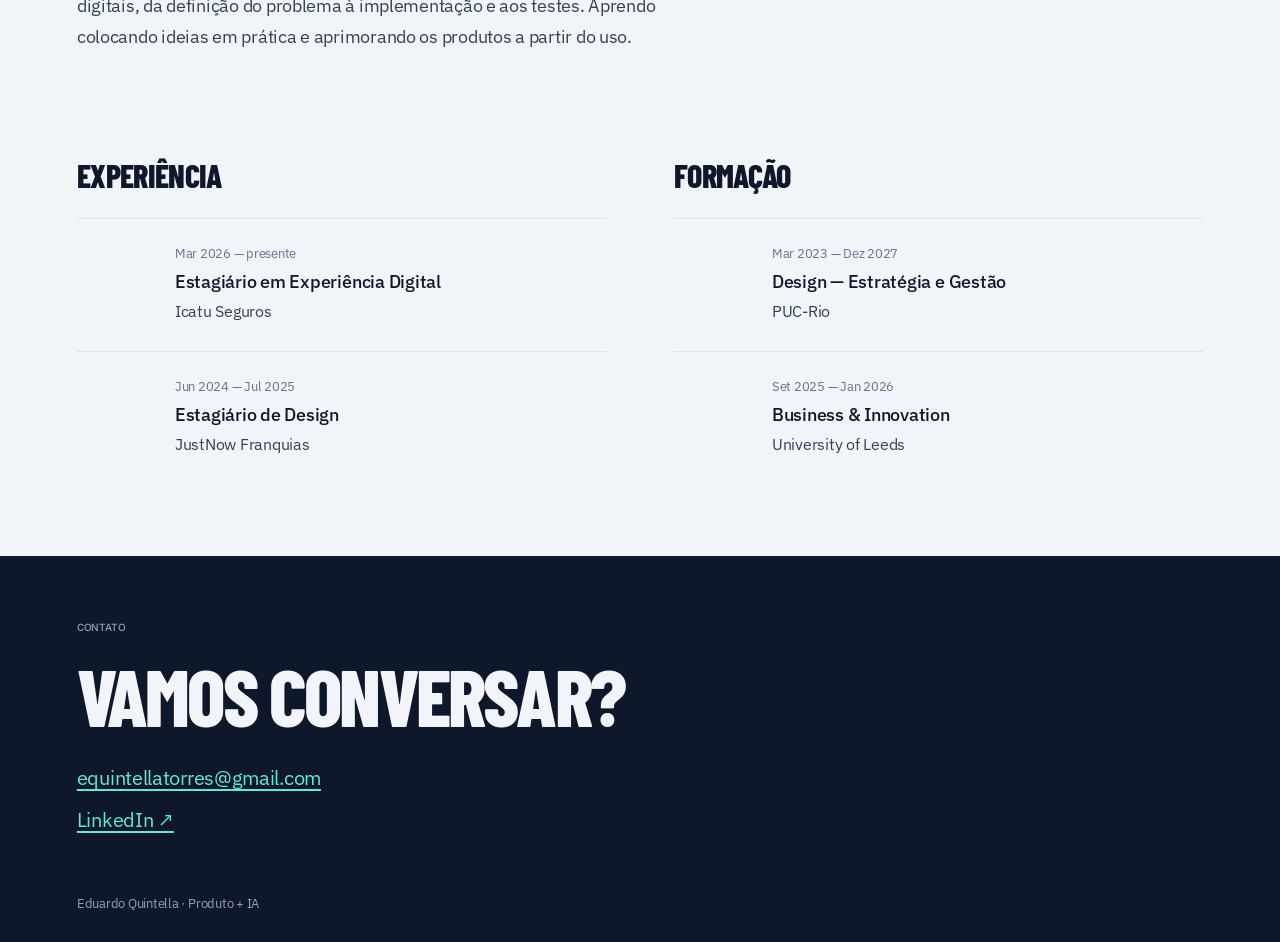
==== commit f6711ae0: "Add files via upload" ====
--- a/index.html
+++ b/index.html
@@ -29,7 +29,7 @@
 <style>
 #body-plexsans .intro{max-width:820px;width:100%;margin:0 auto 26px;text-wrap:balance}
 </style>
-<style>#body-plexsans .feature > .image{border:1px solid rgba(15,23,42,.09);background:transparent;overflow:hidden}</style><style>#body-plexsans .about-section{padding:72px 6%;border-top:1px solid #dce3eb}#body-plexsans .about-intro{display:grid;grid-template-columns:1.25fr 1fr;gap:7%;align-items:center}#body-plexsans .about-section h2{font-size:36px!important;margin:14px 0 24px}#body-plexsans .about-section p{font:400 18px/1.7 'IBM Plex Sans',sans-serif;color:#334155;letter-spacing:-.015em}#body-plexsans .portrait-slot{min-height:320px;border-radius:12px;background:#e2e8f0;display:grid;place-items:center;color:#475569;text-align:center}#body-plexsans .career-grid{display:grid;grid-template-columns:1fr 1fr;gap:7%;margin-top:56px}#body-plexsans .career-grid h3{font:500 22px 'IBM Plex Sans',sans-serif;color:#0f172a}#body-plexsans .career-grid article{padding:20px 0;border-top:1px solid #dce3eb}#body-plexsans .career-date{font:400 13px 'IBM Plex Sans',sans-serif;color:#475569}#body-plexsans .career-grid h4{font:500 18px/1.4 'IBM Plex Sans',sans-serif;margin:8px 0 4px;color:#0f172a}#body-plexsans .career-grid p{font-size:16px;margin:0}#body-plexsans .contact-section{padding:64px 6% 30px;background:#0f172a;color:#f1f5f9}#body-plexsans .contact-section h2{font:800 clamp(42px,7vw,80px)/1.1 'Barlow Condensed',sans-serif!important;color:#f1f5f9!important;text-transform:uppercase;margin:16px 0 24px}#body-plexsans .contact-section .meta{color:#94a3b8}#body-plexsans .email{display:block;width:fit-content;font:400 clamp(18px,3vw,30px)/1.5 'IBM Plex Sans',sans-serif;overflow-wrap:anywhere;color:#f1f5f9}#body-plexsans .linkedin{display:inline-block;margin-top:20px;color:#5eead4}#body-plexsans .footer-name{margin-top:60px;color:#94a3b8;font:400 13px 'IBM Plex Sans',sans-serif}@media(max-width:700px){#body-plexsans .about-intro,#body-plexsans .career-grid{grid-template-columns:1fr;gap:28px}#body-plexsans .portrait-slot{min-height:240px}#body-plexsans .about-section{padding-top:48px}}</style><style>#body-plexsans .contact-section .email,#body-plexsans .contact-section .linkedin{display:block;width:fit-content;font:400 20px/1.5 'IBM Plex Sans',sans-serif;letter-spacing:-.015em;color:#f1f5f9;margin:12px 0;overflow-wrap:anywhere}#body-plexsans .portrait-slot{background:transparent}</style><style>#body-plexsans .contact-section .email,#body-plexsans .contact-section .linkedin{color:#5eead4}</style><style>#body-plexsans header{align-items:center}#body-plexsans .personal-brand{display:inline-flex;align-items:center;min-height:44px;text-decoration:none}#body-plexsans .personal-brand img{display:block;width:78px;height:auto;max-width:100%}@media(max-width:560px){#body-plexsans .personal-brand img{width:64px}}</style></head>
+<style>#body-plexsans .feature > .image{border:1px solid rgba(15,23,42,.09);background:transparent;overflow:hidden}</style><style>#body-plexsans .about-section{padding:72px 6%;border-top:1px solid #dce3eb}#body-plexsans .about-intro{display:grid;grid-template-columns:1.25fr 1fr;gap:7%;align-items:center}#body-plexsans .about-section h2{font-size:36px!important;margin:14px 0 24px}#body-plexsans .about-section p{font:400 18px/1.7 'IBM Plex Sans',sans-serif;color:#334155;letter-spacing:-.015em}#body-plexsans .portrait-slot{min-height:320px;border-radius:12px;background:#e2e8f0;display:grid;place-items:center;color:#475569;text-align:center}#body-plexsans .career-grid{display:grid;grid-template-columns:1fr 1fr;gap:7%;margin-top:56px}#body-plexsans .career-grid h3{font:500 22px 'IBM Plex Sans',sans-serif;color:#0f172a}#body-plexsans .career-grid article{padding:20px 0;border-top:1px solid #dce3eb}#body-plexsans .career-date{font:400 13px 'IBM Plex Sans',sans-serif;color:#475569}#body-plexsans .career-grid h4{font:500 18px/1.4 'IBM Plex Sans',sans-serif;margin:8px 0 4px;color:#0f172a}#body-plexsans .career-grid p{font-size:16px;margin:0}#body-plexsans .contact-section{padding:64px 6% 30px;background:#0f172a;color:#f1f5f9}#body-plexsans .contact-section h2{font:800 clamp(42px,7vw,80px)/1.1 'Barlow Condensed',sans-serif!important;color:#f1f5f9!important;text-transform:uppercase;margin:16px 0 24px}#body-plexsans .contact-section .meta{color:#94a3b8}#body-plexsans .email{display:block;width:fit-content;font:400 clamp(18px,3vw,30px)/1.5 'IBM Plex Sans',sans-serif;overflow-wrap:anywhere;color:#f1f5f9}#body-plexsans .linkedin{display:inline-block;margin-top:20px;color:#5eead4}#body-plexsans .footer-name{margin-top:60px;color:#94a3b8;font:400 13px 'IBM Plex Sans',sans-serif}@media(max-width:700px){#body-plexsans .about-intro,#body-plexsans .career-grid{grid-template-columns:1fr;gap:28px}#body-plexsans .portrait-slot{min-height:240px}#body-plexsans .about-section{padding-top:48px}}</style><style>#body-plexsans .contact-section .email,#body-plexsans .contact-section .linkedin{display:block;width:fit-content;font:400 20px/1.5 'IBM Plex Sans',sans-serif;letter-spacing:-.015em;color:#f1f5f9;margin:12px 0;overflow-wrap:anywhere}#body-plexsans .portrait-slot{background:transparent}</style><style>#body-plexsans .contact-section .email,#body-plexsans .contact-section .linkedin{color:#5eead4}</style><style>#body-plexsans header{align-items:center}#body-plexsans .personal-brand{display:inline-flex;align-items:center;min-height:44px;text-decoration:none}#body-plexsans .personal-brand img{display:block;width:78px;height:auto;max-width:100%}@media(max-width:560px){#body-plexsans .personal-brand img{width:64px}}</style><style>#body-plexsans .career-grid{gap:6%}#body-plexsans .career-grid h3{font:800 32px/1.1 'Barlow Condensed',sans-serif;text-transform:uppercase;letter-spacing:-.02em;margin-bottom:24px}#body-plexsans .career-grid .career-entry{display:grid;grid-template-columns:76px minmax(0,1fr);gap:22px;align-items:center;padding:26px 0}#body-plexsans .institution-mark{display:flex;align-items:center;justify-content:center;min-height:76px}#body-plexsans .institution-mark img{display:block;width:auto;height:auto;max-width:64px;max-height:66px;object-fit:contain}#body-plexsans .career-entry h4{margin:7px 0 4px}#body-plexsans .career-date{font-size:13px;color:#64748b}@media(max-width:450px){#body-plexsans .career-grid .career-entry{grid-template-columns:56px minmax(0,1fr);gap:16px}#body-plexsans .institution-mark img{max-width:50px;max-height:56px}}</style></head>
 <body>
 <div id="body-plexsans">
 
@@ -43,7 +43,7 @@
 <div class="footnote"></div>
 </section>
 <section class="projects" id="body-plexsans-projects"><div class="section-title"><span>PROJETOS SELECIONADOS</span><span>[01—03]</span></div><article class="feature"><div class="image"><img src="assets/financeiro-gastos.jpg" alt="Controle financeiro com dados fictícios: saldo e gastos por categoria" style="width:100%;height:320px;object-fit:cover;object-position:top"></div><div><div class="meta">PROJETO PESSOAL · CONSTRUÍDO COM IA</div><h2>Meu Fluxo</h2><p class="description">De contas manuais entre bancos a uma ferramenta para acompanhar gastos e investimentos. Em uso pessoal há mais de cinco meses.</p><a href="controle-financeiro.html">Conhecer o projeto ↗</a></div></article><div class="next"><div class="image">[Projeto 02]</div><div class="image">[Projeto 03]</div></div></section>
-<section class="about-section" id="body-plexsans-about"><div class="about-intro"><div><div class="meta">TRAJETÓRIA & ABORDAGEM</div><h2>Sobre mim</h2><p>Sou estagiário de Produtos Digitais na Icatu Seguros. Meu interesse está em conectar necessidades das pessoas, objetivos de negócio e tecnologia para desenvolver produtos claros e funcionais. Busco atuar de forma mais estratégica no desenvolvimento de produtos digitais.</p><p>Tenho explorado a inteligência artificial na construção de soluções digitais, da definição do problema à implementação e aos testes. Aprendo colocando ideias em prática e aprimorando os produtos a partir do uso.</p></div><div class="portrait-slot" aria-hidden="true"></div></div><div class="career-grid"><section><h3>Experiência</h3><article><div class="career-date">Mar 2026 — presente</div><h4>Estagiário em Experiência Digital</h4><p>Icatu Seguros</p></article><article><div class="career-date">Jun 2024 — Jul 2025</div><h4>Estagiário de Design</h4><p>JustNow Franquias</p></article></section><section><h3>Formação</h3><article><div class="career-date">Mar 2023 — Dez 2027</div><h4>Design — Estratégia e Gestão</h4><p>PUC-Rio</p></article><article><div class="career-date">Set 2025 — Jan 2026</div><h4>Business & Innovation</h4><p>University of Leeds</p></article></section></div></section><footer class="contact-section" id="body-plexsans-contact"><div class="meta">CONTATO</div><h2>Vamos conversar?</h2><a class="email" href="mailto:equintellatorres@gmail.com">equintellatorres@gmail.com</a><a class="linkedin" href="https://www.linkedin.com/in/eduardo-quintella" target="_blank" rel="noopener">LinkedIn ↗</a><div class="footer-name">Eduardo Quintella · Produto + IA</div></footer><script>
+<section class="about-section" id="body-plexsans-about"><div class="about-intro"><div><div class="meta">TRAJETÓRIA & ABORDAGEM</div><h2>Sobre mim</h2><p>Sou estagiário de Produtos Digitais na Icatu Seguros. Meu interesse está em conectar necessidades das pessoas, objetivos de negócio e tecnologia para desenvolver produtos claros e funcionais. Busco atuar de forma mais estratégica no desenvolvimento de produtos digitais.</p><p>Tenho explorado a inteligência artificial na construção de soluções digitais, da definição do problema à implementação e aos testes. Aprendo colocando ideias em prática e aprimorando os produtos a partir do uso.</p></div><div class="portrait-slot" aria-hidden="true"></div></div><div class="career-grid"><section><h3>Experiência</h3><article class="career-entry"><div class="institution-mark"><img src="assets/icatu.svg" alt="" loading="lazy"></div><div><div class="career-date">Mar 2026 — presente</div><h4>Estagiário em Experiência Digital</h4><p>Icatu Seguros</p></div></article><article class="career-entry"><div class="institution-mark"><img src="assets/justnow.svg" alt="" loading="lazy"></div><div><div class="career-date">Jun 2024 — Jul 2025</div><h4>Estagiário de Design</h4><p>JustNow Franquias</p></div></article></section><section><h3>Formação</h3><article class="career-entry"><div class="institution-mark"><img src="assets/pucrio.svg" alt="" loading="lazy"></div><div><div class="career-date">Mar 2023 — Dez 2027</div><h4>Design — Estratégia e Gestão</h4><p>PUC-Rio</p></div></article><article class="career-entry"><div class="institution-mark"><img src="assets/leeds.svg" alt="" loading="lazy"></div><div><div class="career-date">Set 2025 — Jan 2026</div><h4>Business & Innovation</h4><p>University of Leeds</p></div></article></section></div></section><footer class="contact-section" id="body-plexsans-contact"><div class="meta">CONTATO</div><h2>Vamos conversar?</h2><a class="email" href="mailto:equintellatorres@gmail.com">equintellatorres@gmail.com</a><a class="linkedin" href="https://www.linkedin.com/in/eduardo-quintella" target="_blank" rel="noopener">LinkedIn ↗</a><div class="footer-name">Eduardo Quintella · Produto + IA</div></footer><script>
 (()=>{const root=document.getElementById('body-plexsans');const hero=root.querySelector('.hero');const reduced=window.matchMedia('(prefers-reduced-motion: reduce)');let tx=50,ty=45,x=50,y=45,frame=0;function draw(){x+=(tx-x)*.09;y+=(ty-y)*.09;hero.style.setProperty('--x',x+'%');hero.style.setProperty('--y',y+'%');if(Math.abs(tx-x)+Math.abs(ty-y)>.05){frame=requestAnimationFrame(draw);}else{frame=0;}}hero.addEventListener('pointermove',e=>{if(reduced.matches||e.pointerType==='touch')return;hero.style.setProperty('--dots-opacity','.40');const b=hero.getBoundingClientRect();tx=(e.clientX-b.left)/b.width*100;ty=(e.clientY-b.top)/b.height*100;if(!frame)frame=requestAnimationFrame(draw);});hero.addEventListener('pointerleave',()=>{hero.style.setProperty('--dots-opacity','0');if(frame){cancelAnimationFrame(frame);frame=0;}});})();
 </script>
 </div>
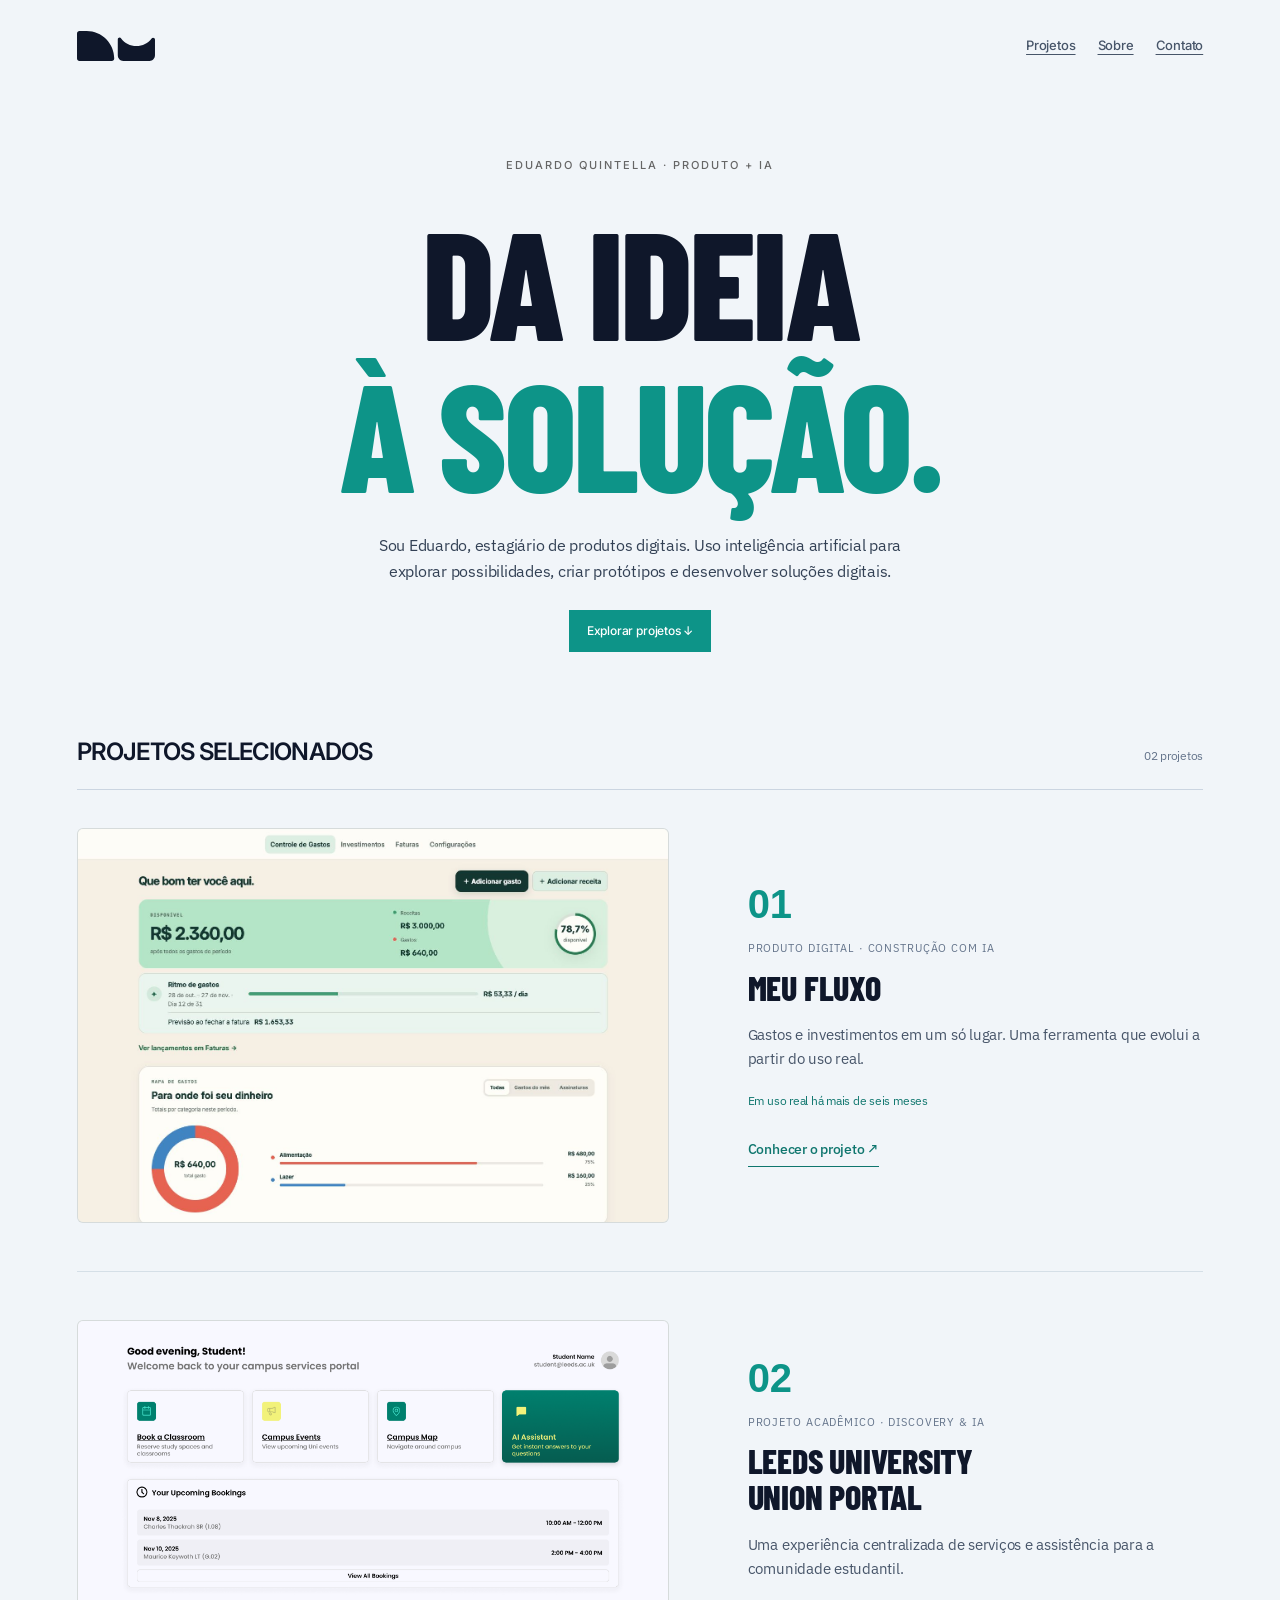
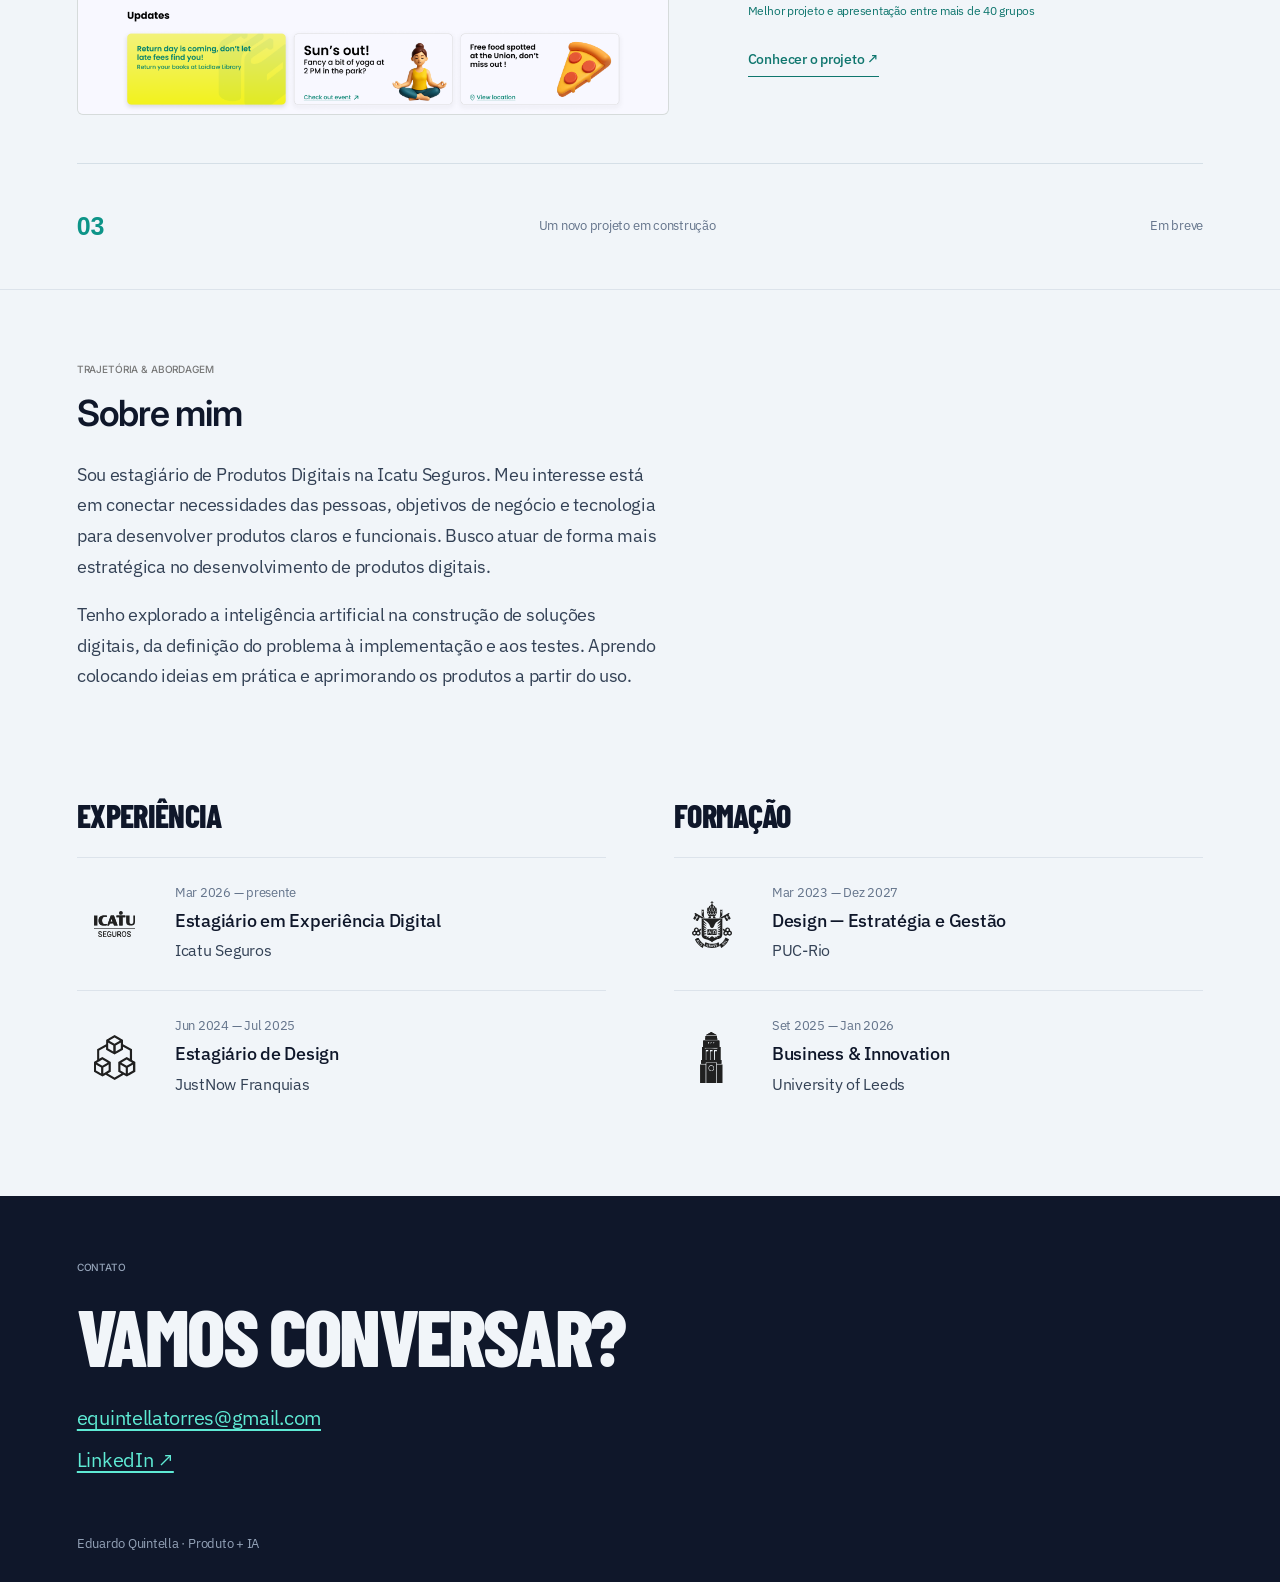
==== commit 6d36f668: "Add files via upload" ====
--- a/index.html
+++ b/index.html
@@ -29,7 +29,11 @@
 <style>
 #body-plexsans .intro{max-width:820px;width:100%;margin:0 auto 26px;text-wrap:balance}
 </style>
-<style>#body-plexsans .feature > .image{border:1px solid rgba(15,23,42,.09);background:transparent;overflow:hidden}</style><style>#body-plexsans .about-section{padding:72px 6%;border-top:1px solid #dce3eb}#body-plexsans .about-intro{display:grid;grid-template-columns:1.25fr 1fr;gap:7%;align-items:center}#body-plexsans .about-section h2{font-size:36px!important;margin:14px 0 24px}#body-plexsans .about-section p{font:400 18px/1.7 'IBM Plex Sans',sans-serif;color:#334155;letter-spacing:-.015em}#body-plexsans .portrait-slot{min-height:320px;border-radius:12px;background:#e2e8f0;display:grid;place-items:center;color:#475569;text-align:center}#body-plexsans .career-grid{display:grid;grid-template-columns:1fr 1fr;gap:7%;margin-top:56px}#body-plexsans .career-grid h3{font:500 22px 'IBM Plex Sans',sans-serif;color:#0f172a}#body-plexsans .career-grid article{padding:20px 0;border-top:1px solid #dce3eb}#body-plexsans .career-date{font:400 13px 'IBM Plex Sans',sans-serif;color:#475569}#body-plexsans .career-grid h4{font:500 18px/1.4 'IBM Plex Sans',sans-serif;margin:8px 0 4px;color:#0f172a}#body-plexsans .career-grid p{font-size:16px;margin:0}#body-plexsans .contact-section{padding:64px 6% 30px;background:#0f172a;color:#f1f5f9}#body-plexsans .contact-section h2{font:800 clamp(42px,7vw,80px)/1.1 'Barlow Condensed',sans-serif!important;color:#f1f5f9!important;text-transform:uppercase;margin:16px 0 24px}#body-plexsans .contact-section .meta{color:#94a3b8}#body-plexsans .email{display:block;width:fit-content;font:400 clamp(18px,3vw,30px)/1.5 'IBM Plex Sans',sans-serif;overflow-wrap:anywhere;color:#f1f5f9}#body-plexsans .linkedin{display:inline-block;margin-top:20px;color:#5eead4}#body-plexsans .footer-name{margin-top:60px;color:#94a3b8;font:400 13px 'IBM Plex Sans',sans-serif}@media(max-width:700px){#body-plexsans .about-intro,#body-plexsans .career-grid{grid-template-columns:1fr;gap:28px}#body-plexsans .portrait-slot{min-height:240px}#body-plexsans .about-section{padding-top:48px}}</style><style>#body-plexsans .contact-section .email,#body-plexsans .contact-section .linkedin{display:block;width:fit-content;font:400 20px/1.5 'IBM Plex Sans',sans-serif;letter-spacing:-.015em;color:#f1f5f9;margin:12px 0;overflow-wrap:anywhere}#body-plexsans .portrait-slot{background:transparent}</style><style>#body-plexsans .contact-section .email,#body-plexsans .contact-section .linkedin{color:#5eead4}</style><style>#body-plexsans header{align-items:center}#body-plexsans .personal-brand{display:inline-flex;align-items:center;min-height:44px;text-decoration:none}#body-plexsans .personal-brand img{display:block;width:78px;height:auto;max-width:100%}@media(max-width:560px){#body-plexsans .personal-brand img{width:64px}}</style><style>#body-plexsans .career-grid{gap:6%}#body-plexsans .career-grid h3{font:800 32px/1.1 'Barlow Condensed',sans-serif;text-transform:uppercase;letter-spacing:-.02em;margin-bottom:24px}#body-plexsans .career-grid .career-entry{display:grid;grid-template-columns:76px minmax(0,1fr);gap:22px;align-items:center;padding:26px 0}#body-plexsans .institution-mark{display:flex;align-items:center;justify-content:center;min-height:76px}#body-plexsans .institution-mark img{display:block;width:auto;height:auto;max-width:64px;max-height:66px;object-fit:contain}#body-plexsans .career-entry h4{margin:7px 0 4px}#body-plexsans .career-date{font-size:13px;color:#64748b}@media(max-width:450px){#body-plexsans .career-grid .career-entry{grid-template-columns:56px minmax(0,1fr);gap:16px}#body-plexsans .institution-mark img{max-width:50px;max-height:56px}}</style></head>
+<style>#body-plexsans .feature > .image{border:1px solid rgba(15,23,42,.09);background:transparent;overflow:hidden}</style><style>#body-plexsans .about-section{padding:72px 6%;border-top:1px solid #dce3eb}#body-plexsans .about-intro{display:grid;grid-template-columns:1.25fr 1fr;gap:7%;align-items:center}#body-plexsans .about-section h2{font-size:36px!important;margin:14px 0 24px}#body-plexsans .about-section p{font:400 18px/1.7 'IBM Plex Sans',sans-serif;color:#334155;letter-spacing:-.015em}#body-plexsans .portrait-slot{min-height:320px;border-radius:12px;background:#e2e8f0;display:grid;place-items:center;color:#475569;text-align:center}#body-plexsans .career-grid{display:grid;grid-template-columns:1fr 1fr;gap:7%;margin-top:56px}#body-plexsans .career-grid h3{font:500 22px 'IBM Plex Sans',sans-serif;color:#0f172a}#body-plexsans .career-grid article{padding:20px 0;border-top:1px solid #dce3eb}#body-plexsans .career-date{font:400 13px 'IBM Plex Sans',sans-serif;color:#475569}#body-plexsans .career-grid h4{font:500 18px/1.4 'IBM Plex Sans',sans-serif;margin:8px 0 4px;color:#0f172a}#body-plexsans .career-grid p{font-size:16px;margin:0}#body-plexsans .contact-section{padding:64px 6% 30px;background:#0f172a;color:#f1f5f9}#body-plexsans .contact-section h2{font:800 clamp(42px,7vw,80px)/1.1 'Barlow Condensed',sans-serif!important;color:#f1f5f9!important;text-transform:uppercase;margin:16px 0 24px}#body-plexsans .contact-section .meta{color:#94a3b8}#body-plexsans .email{display:block;width:fit-content;font:400 clamp(18px,3vw,30px)/1.5 'IBM Plex Sans',sans-serif;overflow-wrap:anywhere;color:#f1f5f9}#body-plexsans .linkedin{display:inline-block;margin-top:20px;color:#5eead4}#body-plexsans .footer-name{margin-top:60px;color:#94a3b8;font:400 13px 'IBM Plex Sans',sans-serif}@media(max-width:700px){#body-plexsans .about-intro,#body-plexsans .career-grid{grid-template-columns:1fr;gap:28px}#body-plexsans .portrait-slot{min-height:240px}#body-plexsans .about-section{padding-top:48px}}</style><style>#body-plexsans .contact-section .email,#body-plexsans .contact-section .linkedin{display:block;width:fit-content;font:400 20px/1.5 'IBM Plex Sans',sans-serif;letter-spacing:-.015em;color:#f1f5f9;margin:12px 0;overflow-wrap:anywhere}#body-plexsans .portrait-slot{background:transparent}</style><style>#body-plexsans .contact-section .email,#body-plexsans .contact-section .linkedin{color:#5eead4}</style><style>#body-plexsans header{align-items:center}#body-plexsans .personal-brand{display:inline-flex;align-items:center;min-height:44px;text-decoration:none}#body-plexsans .personal-brand img{display:block;width:78px;height:auto;max-width:100%}@media(max-width:560px){#body-plexsans .personal-brand img{width:64px}}</style><style>#body-plexsans .career-grid{gap:6%}#body-plexsans .career-grid h3{font:800 32px/1.1 'Barlow Condensed',sans-serif;text-transform:uppercase;letter-spacing:-.02em;margin-bottom:24px}#body-plexsans .career-grid .career-entry{display:grid;grid-template-columns:76px minmax(0,1fr);gap:22px;align-items:center;padding:26px 0}#body-plexsans .institution-mark{display:flex;align-items:center;justify-content:center;min-height:76px}#body-plexsans .institution-mark img{display:block;width:auto;height:auto;max-width:64px;max-height:66px;object-fit:contain}#body-plexsans .career-entry h4{margin:7px 0 4px}#body-plexsans .career-date{font-size:13px;color:#64748b}@media(max-width:450px){#body-plexsans .career-grid .career-entry{grid-template-columns:56px minmax(0,1fr);gap:16px}#body-plexsans .institution-mark img{max-width:50px;max-height:56px}}</style><style>
+#body-plexsans .project-list{background:#f1f5f9;color:#0f172a;padding:40px 6%;font-family:'IBM Plex Sans',Arial,sans-serif}#body-plexsans .project-list *{box-sizing:border-box}#body-plexsans .project-list .heading{display:flex;justify-content:space-between;gap:20px;align-items:baseline;border-bottom:1px solid #cbd5e1;padding-bottom:22px;margin-bottom:38px}#body-plexsans .project-list h2{font:700 36px/1 'Barlow Condensed',sans-serif;text-transform:uppercase;margin:0}#body-plexsans .project-list .count{font-size:12px;color:#64748b}#body-plexsans .project-list article{display:grid;grid-template-columns:1.3fr 1fr;gap:7%;align-items:center;padding:0 0 48px;margin:0 0 48px;border-bottom:1px solid #d5dfe7}#body-plexsans .project-list .visual{aspect-ratio:1.5;overflow:hidden;border-radius:6px;background:#e5ebe8;border:1px solid #0f172a12}#body-plexsans .project-list img{width:100%;height:100%;display:block;object-fit:cover;object-position:top}#body-plexsans .project-list .number{font:700 40px/1 'Barlow Condensed',sans-serif;color:#0d9488;margin-bottom:16px}#body-plexsans .project-list .category{font-size:11px;letter-spacing:.08em;text-transform:uppercase;color:#64748b}#body-plexsans .project-list h3{font:700 34px/1.05 'Barlow Condensed',sans-serif;text-transform:uppercase;margin:12px 0 18px}#body-plexsans .project-list p{font-size:15px;line-height:1.6;color:#475569;margin:0 0 20px}#body-plexsans .project-list .proof{font-size:12px;color:#0f766e;margin-bottom:22px}#body-plexsans .project-list .project-link{border:0;border-bottom:1px solid #0f766e;background:transparent;padding:8px 0;font:500 14px 'IBM Plex Sans',sans-serif;color:#0f766e}#body-plexsans .project-list .upcoming{display:flex;gap:16px;justify-content:space-between;align-items:center;color:#64748b;font-size:13px;padding-bottom:8px}#body-plexsans .project-list .upcoming span:first-child{color:#0d9488;font:700 25px 'Barlow Condensed',sans-serif}#body-plexsans .project-list .detail{margin-top:12px;font-size:12px;color:#475569}#body-plexsans .project-list [hidden]{display:none}@media(max-width:580px){#body-plexsans .project-list{padding:28px 6%}#body-plexsans .project-list article{grid-template-columns:1fr;gap:24px;padding-bottom:32px;margin-bottom:32px}#body-plexsans .project-list h2{font-size:30px}#body-plexsans .project-list .number{display:inline-block;margin-right:12px;margin-bottom:8px}#body-plexsans .project-list h3{font-size:32px}#body-plexsans .project-list .upcoming{flex-wrap:wrap}}
+#body-plexsans .project-list h3{color:#0f172a!important;font-weight:800!important}#body-plexsans .project-list h2{color:#0f172a!important}
+
+#body-plexsans .project-list{font-family:"IBM Plex Sans",Arial,sans-serif;padding:40px 6%}#body-plexsans .project-list .project-link{display:inline-block;text-decoration:none}#body-plexsans .project-list .visual{height:auto;min-height:0}#body-plexsans .project-list h3{color:#0f172a!important;font-weight:800!important}</style></head>
 <body>
 <div id="body-plexsans">
 
@@ -42,8 +46,11 @@
 <a class="action" href="#body-plexsans-projects">Explorar projetos ↓</a>
 <div class="footnote"></div>
 </section>
-<section class="projects" id="body-plexsans-projects"><div class="section-title"><span>PROJETOS SELECIONADOS</span><span>[01—03]</span></div><article class="feature"><div class="image"><img src="assets/financeiro-gastos.jpg" alt="Controle financeiro com dados fictícios: saldo e gastos por categoria" style="width:100%;height:320px;object-fit:cover;object-position:top"></div><div><div class="meta">PROJETO PESSOAL · CONSTRUÍDO COM IA</div><h2>Meu Fluxo</h2><p class="description">De contas manuais entre bancos a uma ferramenta para acompanhar gastos e investimentos. Em uso pessoal há mais de cinco meses.</p><a href="controle-financeiro.html">Conhecer o projeto ↗</a></div></article><div class="next"><div class="image">[Projeto 02]</div><div class="image">[Projeto 03]</div></div></section>
-<section class="about-section" id="body-plexsans-about"><div class="about-intro"><div><div class="meta">TRAJETÓRIA & ABORDAGEM</div><h2>Sobre mim</h2><p>Sou estagiário de Produtos Digitais na Icatu Seguros. Meu interesse está em conectar necessidades das pessoas, objetivos de negócio e tecnologia para desenvolver produtos claros e funcionais. Busco atuar de forma mais estratégica no desenvolvimento de produtos digitais.</p><p>Tenho explorado a inteligência artificial na construção de soluções digitais, da definição do problema à implementação e aos testes. Aprendo colocando ideias em prática e aprimorando os produtos a partir do uso.</p></div><div class="portrait-slot" aria-hidden="true"></div></div><div class="career-grid"><section><h3>Experiência</h3><article class="career-entry"><div class="institution-mark"><img src="assets/icatu.svg" alt="" loading="lazy"></div><div><div class="career-date">Mar 2026 — presente</div><h4>Estagiário em Experiência Digital</h4><p>Icatu Seguros</p></div></article><article class="career-entry"><div class="institution-mark"><img src="assets/justnow.svg" alt="" loading="lazy"></div><div><div class="career-date">Jun 2024 — Jul 2025</div><h4>Estagiário de Design</h4><p>JustNow Franquias</p></div></article></section><section><h3>Formação</h3><article class="career-entry"><div class="institution-mark"><img src="assets/pucrio.svg" alt="" loading="lazy"></div><div><div class="career-date">Mar 2023 — Dez 2027</div><h4>Design — Estratégia e Gestão</h4><p>PUC-Rio</p></div></article><article class="career-entry"><div class="institution-mark"><img src="assets/leeds.svg" alt="" loading="lazy"></div><div><div class="career-date">Set 2025 — Jan 2026</div><h4>Business & Innovation</h4><p>University of Leeds</p></div></article></section></div></section><footer class="contact-section" id="body-plexsans-contact"><div class="meta">CONTATO</div><h2>Vamos conversar?</h2><a class="email" href="mailto:equintellatorres@gmail.com">equintellatorres@gmail.com</a><a class="linkedin" href="https://www.linkedin.com/in/eduardo-quintella" target="_blank" rel="noopener">LinkedIn ↗</a><div class="footer-name">Eduardo Quintella · Produto + IA</div></footer><script>
+<section class="project-list" id="body-plexsans-projects"><div class="heading"><h2>Projetos selecionados</h2><span class="count">02 projetos</span></div>
+<article><div class="visual"><img src="assets/financeiro-gastos.jpg" alt="Painel do Meu Fluxo"></div><div><div class="number">01</div><div class="category">Produto digital · Construção com IA</div><h3>Meu Fluxo</h3><p>Gastos e investimentos em um só lugar. Uma ferramenta que evolui a partir do uso real.</p><div class="proof">Em uso real há mais de seis meses</div><a class="project-link" href="controle-financeiro.html">Conhecer o projeto ↗</a></div></article>
+<article><div class="visual"><img src="assets/luu-dashboard.png" alt="Interface do Leeds University Union Portal"></div><div><div class="number">02</div><div class="category">Projeto acadêmico · Discovery & IA</div><h3>Leeds University<br>Union Portal</h3><p>Uma experiência centralizada de serviços e assistência para a comunidade estudantil.</p><div class="proof">Melhor projeto e apresentação entre mais de 40 grupos</div><a class="project-link" href="leeds-union-portal.html">Conhecer o projeto ↗</a></div></article>
+<div class="upcoming"><span>03</span><span>Um novo projeto em construção</span><span>Em breve</span></div>
+</section><section class="about-section" id="body-plexsans-about"><div class="about-intro"><div><div class="meta">TRAJETÓRIA & ABORDAGEM</div><h2>Sobre mim</h2><p>Sou estagiário de Produtos Digitais na Icatu Seguros. Meu interesse está em conectar necessidades das pessoas, objetivos de negócio e tecnologia para desenvolver produtos claros e funcionais. Busco atuar de forma mais estratégica no desenvolvimento de produtos digitais.</p><p>Tenho explorado a inteligência artificial na construção de soluções digitais, da definição do problema à implementação e aos testes. Aprendo colocando ideias em prática e aprimorando os produtos a partir do uso.</p></div><div class="portrait-slot" aria-hidden="true"></div></div><div class="career-grid"><section><h3>Experiência</h3><article class="career-entry"><div class="institution-mark"><img src="assets/icatu.svg" alt="" loading="lazy"></div><div><div class="career-date">Mar 2026 — presente</div><h4>Estagiário em Experiência Digital</h4><p>Icatu Seguros</p></div></article><article class="career-entry"><div class="institution-mark"><img src="assets/justnow.svg" alt="" loading="lazy"></div><div><div class="career-date">Jun 2024 — Jul 2025</div><h4>Estagiário de Design</h4><p>JustNow Franquias</p></div></article></section><section><h3>Formação</h3><article class="career-entry"><div class="institution-mark"><img src="assets/pucrio.svg" alt="" loading="lazy"></div><div><div class="career-date">Mar 2023 — Dez 2027</div><h4>Design — Estratégia e Gestão</h4><p>PUC-Rio</p></div></article><article class="career-entry"><div class="institution-mark"><img src="assets/leeds.svg" alt="" loading="lazy"></div><div><div class="career-date">Set 2025 — Jan 2026</div><h4>Business & Innovation</h4><p>University of Leeds</p></div></article></section></div></section><footer class="contact-section" id="body-plexsans-contact"><div class="meta">CONTATO</div><h2>Vamos conversar?</h2><a class="email" href="mailto:equintellatorres@gmail.com">equintellatorres@gmail.com</a><a class="linkedin" href="https://www.linkedin.com/in/eduardo-quintella" target="_blank" rel="noopener">LinkedIn ↗</a><div class="footer-name">Eduardo Quintella · Produto + IA</div></footer><script>
 (()=>{const root=document.getElementById('body-plexsans');const hero=root.querySelector('.hero');const reduced=window.matchMedia('(prefers-reduced-motion: reduce)');let tx=50,ty=45,x=50,y=45,frame=0;function draw(){x+=(tx-x)*.09;y+=(ty-y)*.09;hero.style.setProperty('--x',x+'%');hero.style.setProperty('--y',y+'%');if(Math.abs(tx-x)+Math.abs(ty-y)>.05){frame=requestAnimationFrame(draw);}else{frame=0;}}hero.addEventListener('pointermove',e=>{if(reduced.matches||e.pointerType==='touch')return;hero.style.setProperty('--dots-opacity','.40');const b=hero.getBoundingClientRect();tx=(e.clientX-b.left)/b.width*100;ty=(e.clientY-b.top)/b.height*100;if(!frame)frame=requestAnimationFrame(draw);});hero.addEventListener('pointerleave',()=>{hero.style.setProperty('--dots-opacity','0');if(frame){cancelAnimationFrame(frame);frame=0;}});})();
 </script>
 </div>
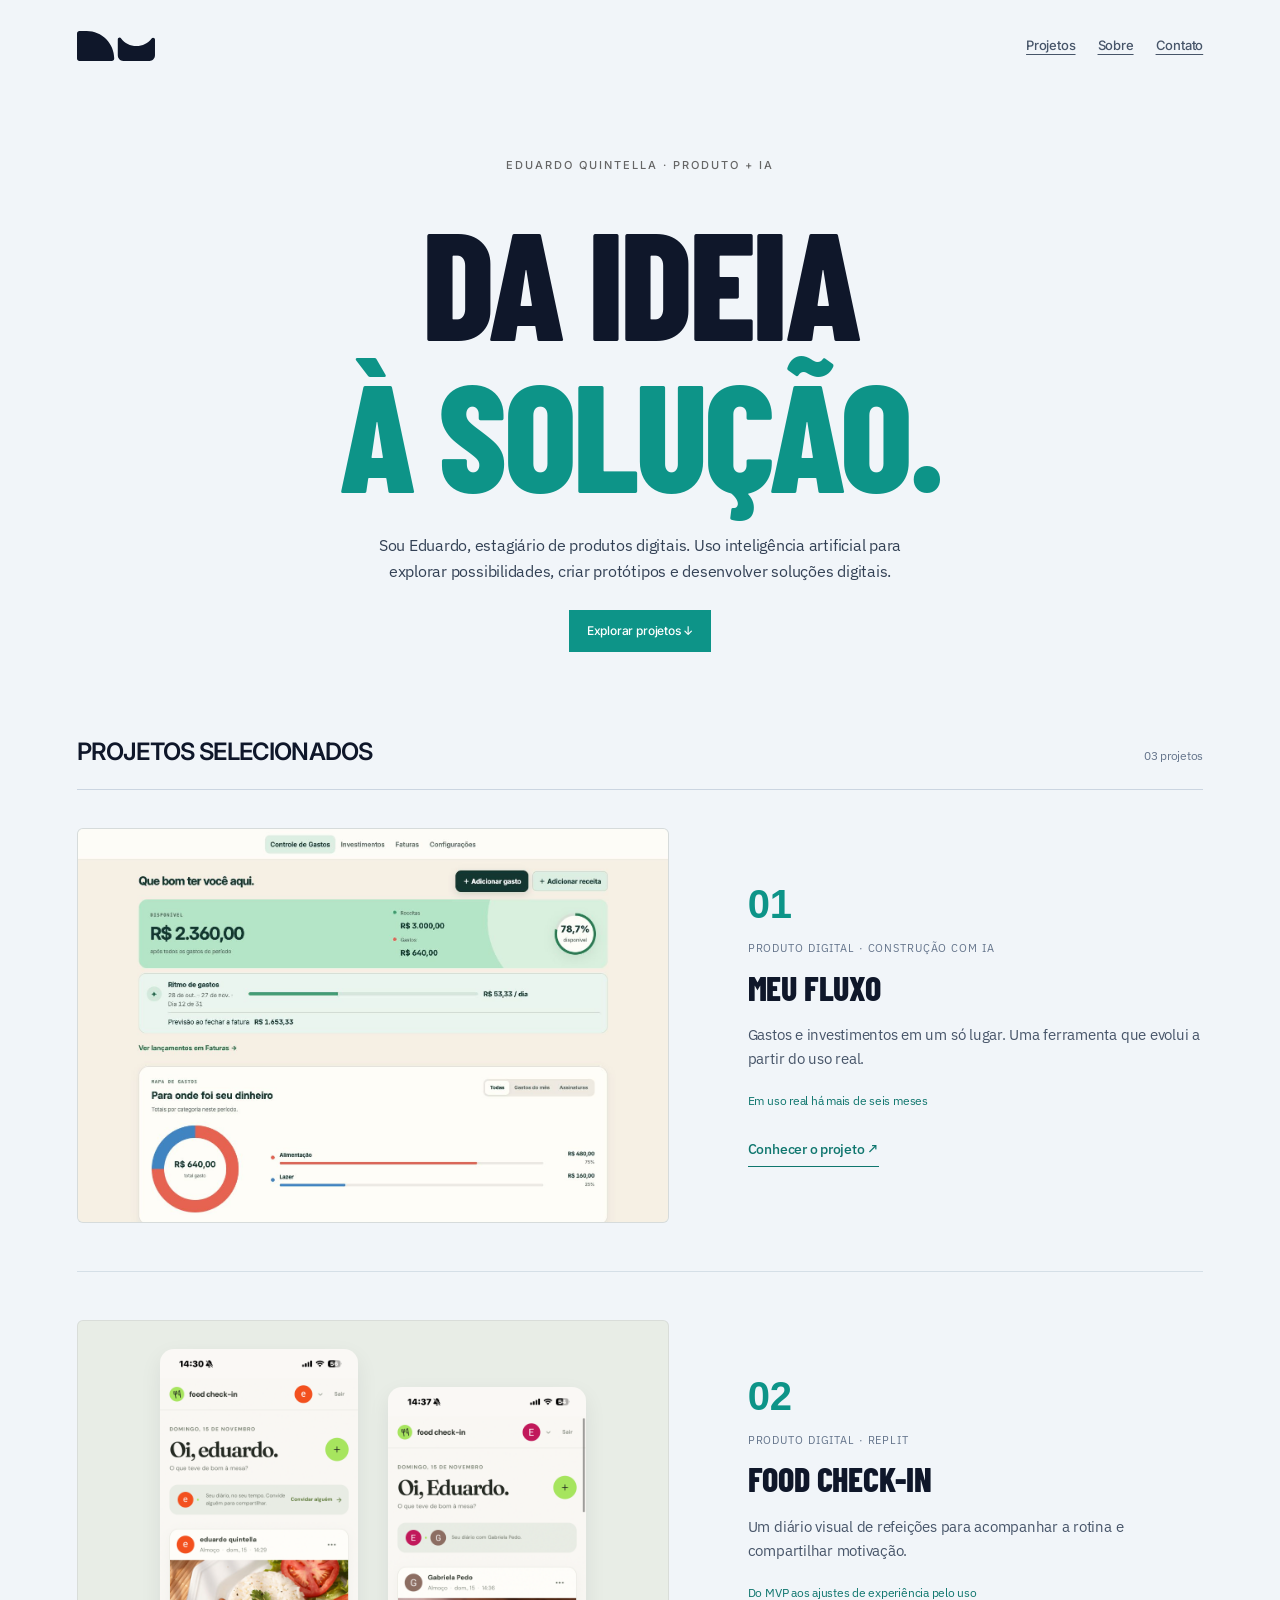
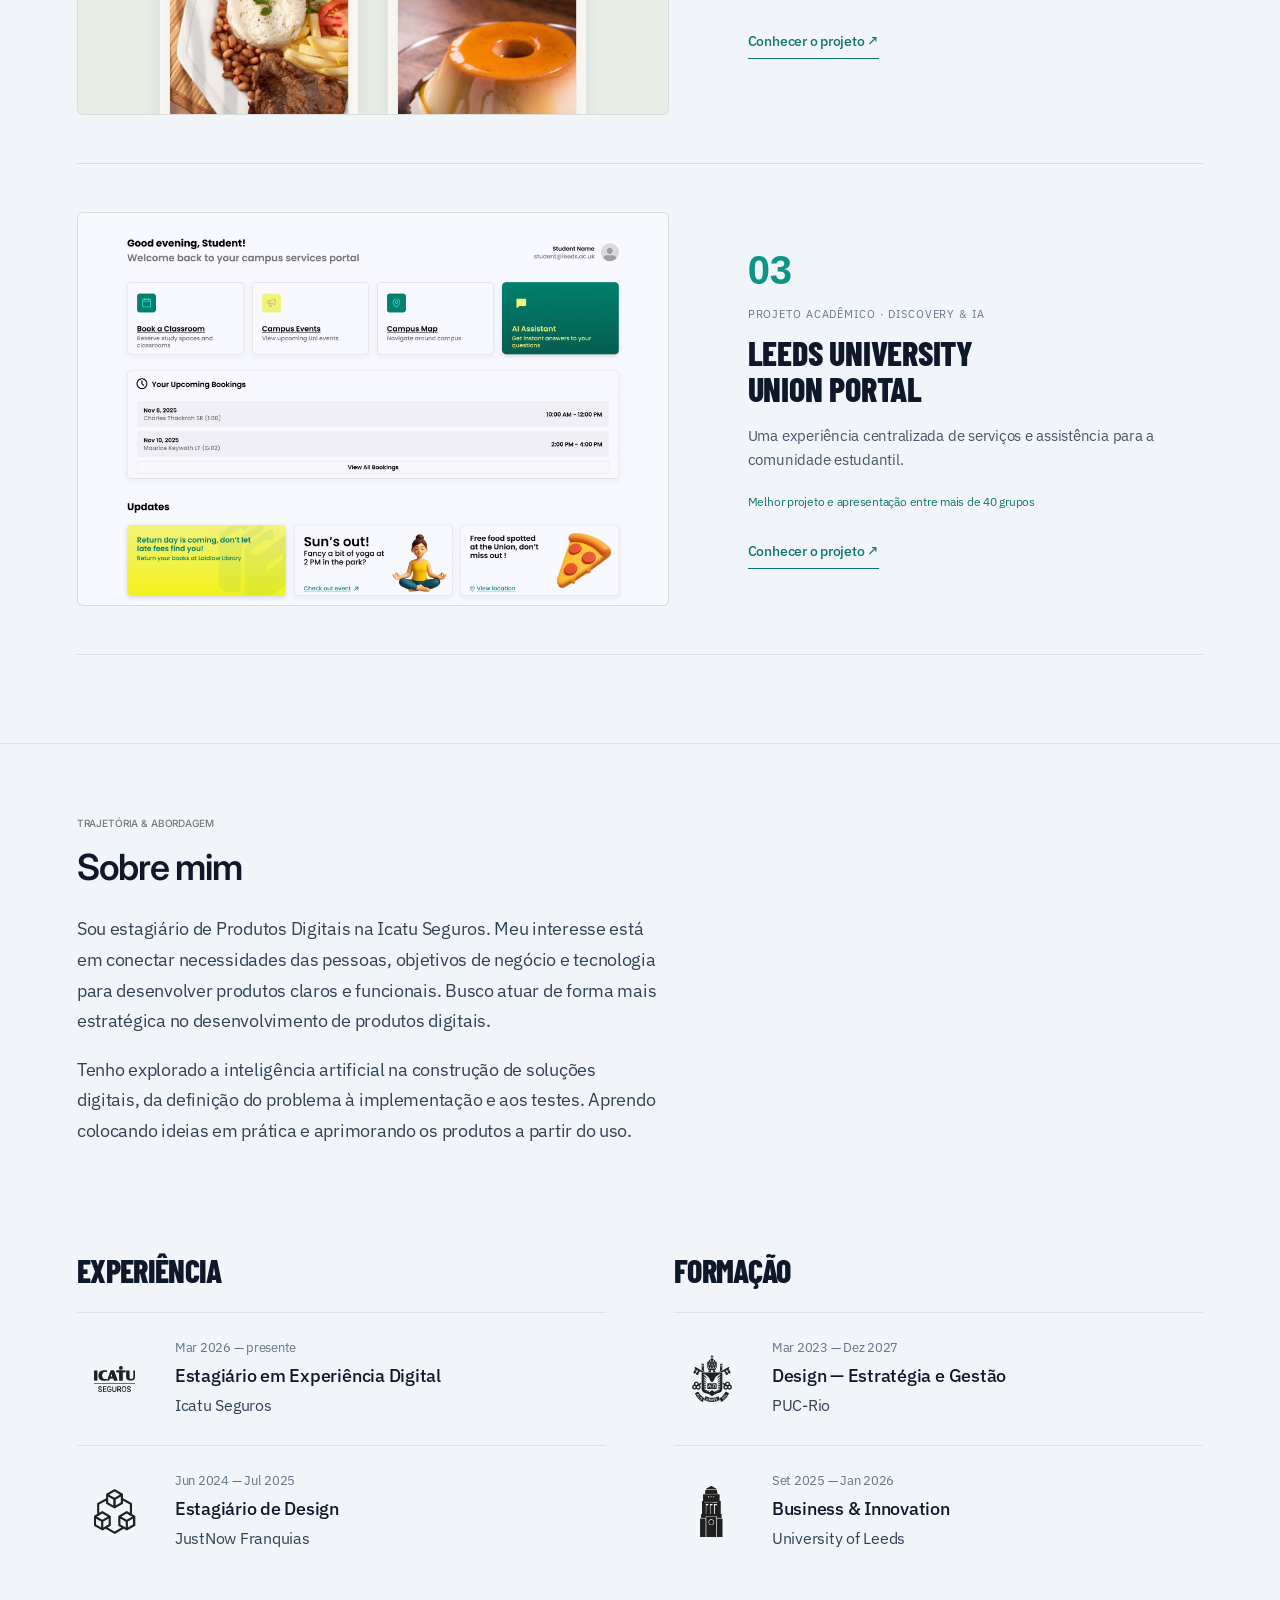
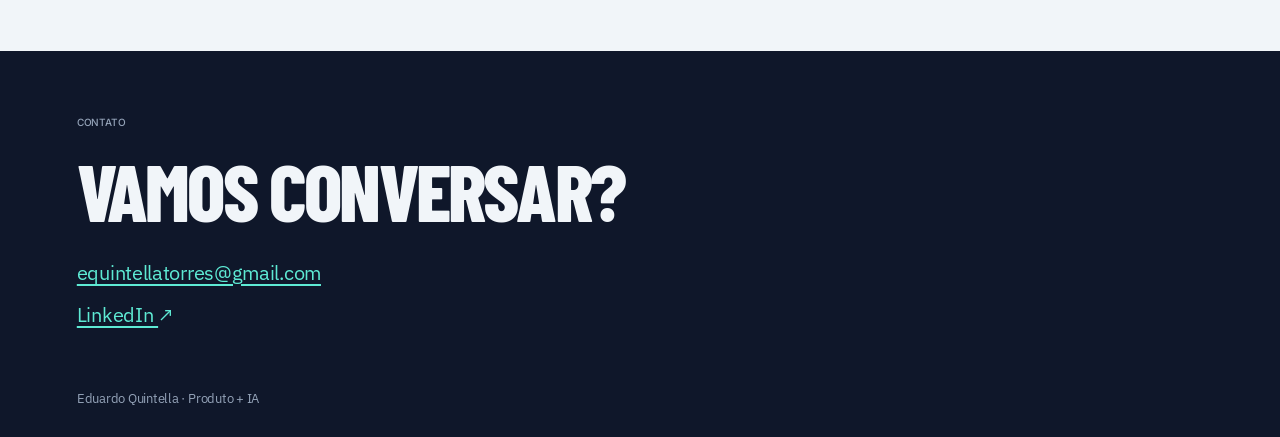
==== commit 357d7238: "Add files via upload" ====
--- a/index.html
+++ b/index.html
@@ -33,7 +33,24 @@
 #body-plexsans .project-list{background:#f1f5f9;color:#0f172a;padding:40px 6%;font-family:'IBM Plex Sans',Arial,sans-serif}#body-plexsans .project-list *{box-sizing:border-box}#body-plexsans .project-list .heading{display:flex;justify-content:space-between;gap:20px;align-items:baseline;border-bottom:1px solid #cbd5e1;padding-bottom:22px;margin-bottom:38px}#body-plexsans .project-list h2{font:700 36px/1 'Barlow Condensed',sans-serif;text-transform:uppercase;margin:0}#body-plexsans .project-list .count{font-size:12px;color:#64748b}#body-plexsans .project-list article{display:grid;grid-template-columns:1.3fr 1fr;gap:7%;align-items:center;padding:0 0 48px;margin:0 0 48px;border-bottom:1px solid #d5dfe7}#body-plexsans .project-list .visual{aspect-ratio:1.5;overflow:hidden;border-radius:6px;background:#e5ebe8;border:1px solid #0f172a12}#body-plexsans .project-list img{width:100%;height:100%;display:block;object-fit:cover;object-position:top}#body-plexsans .project-list .number{font:700 40px/1 'Barlow Condensed',sans-serif;color:#0d9488;margin-bottom:16px}#body-plexsans .project-list .category{font-size:11px;letter-spacing:.08em;text-transform:uppercase;color:#64748b}#body-plexsans .project-list h3{font:700 34px/1.05 'Barlow Condensed',sans-serif;text-transform:uppercase;margin:12px 0 18px}#body-plexsans .project-list p{font-size:15px;line-height:1.6;color:#475569;margin:0 0 20px}#body-plexsans .project-list .proof{font-size:12px;color:#0f766e;margin-bottom:22px}#body-plexsans .project-list .project-link{border:0;border-bottom:1px solid #0f766e;background:transparent;padding:8px 0;font:500 14px 'IBM Plex Sans',sans-serif;color:#0f766e}#body-plexsans .project-list .upcoming{display:flex;gap:16px;justify-content:space-between;align-items:center;color:#64748b;font-size:13px;padding-bottom:8px}#body-plexsans .project-list .upcoming span:first-child{color:#0d9488;font:700 25px 'Barlow Condensed',sans-serif}#body-plexsans .project-list .detail{margin-top:12px;font-size:12px;color:#475569}#body-plexsans .project-list [hidden]{display:none}@media(max-width:580px){#body-plexsans .project-list{padding:28px 6%}#body-plexsans .project-list article{grid-template-columns:1fr;gap:24px;padding-bottom:32px;margin-bottom:32px}#body-plexsans .project-list h2{font-size:30px}#body-plexsans .project-list .number{display:inline-block;margin-right:12px;margin-bottom:8px}#body-plexsans .project-list h3{font-size:32px}#body-plexsans .project-list .upcoming{flex-wrap:wrap}}
 #body-plexsans .project-list h3{color:#0f172a!important;font-weight:800!important}#body-plexsans .project-list h2{color:#0f172a!important}
 
-#body-plexsans .project-list{font-family:"IBM Plex Sans",Arial,sans-serif;padding:40px 6%}#body-plexsans .project-list .project-link{display:inline-block;text-decoration:none}#body-plexsans .project-list .visual{height:auto;min-height:0}#body-plexsans .project-list h3{color:#0f172a!important;font-weight:800!important}</style></head>
+#body-plexsans .project-list{font-family:"IBM Plex Sans",Arial,sans-serif;padding:40px 6%}#body-plexsans .project-list .project-link{display:inline-block;text-decoration:none}#body-plexsans .project-list .visual{height:auto;min-height:0}#body-plexsans .project-list h3{color:#0f172a!important;font-weight:800!important}</style><style>#body-plexsans .project-list .food-visual{display:flex;justify-content:center;align-items:flex-start;gap:6%;padding:28px 8% 0;background:#e8ede6;overflow:hidden}#body-plexsans .project-list .food-visual img{width:40%;height:auto;object-fit:contain;border-radius:14px;box-shadow:0 8px 22px #0f172a12}#body-plexsans .project-list .food-visual img:last-child{margin-top:38px}</style><style data-portfolio-motion>
+/* Movimentos discretos; conteúdo visível sem JavaScript. */
+#body-plexsans .scroll-reveal{transition:opacity 650ms ease,transform 650ms cubic-bezier(.2,.65,.3,1)}
+#body-plexsans .scroll-reveal.is-pending{opacity:0;transform:translateY(20px)}
+#body-plexsans .project-list .visual{overflow:hidden}
+#body-plexsans .project-list .visual img{transition:transform 350ms ease}
+#body-plexsans .motion-arrow{display:inline-block;transition:transform 200ms ease}
+@media(hover:hover) and (pointer:fine){
+ #body-plexsans .project-list .visual:hover img{transform:scale(1.02)}
+ #body-plexsans a:hover .motion-arrow{transform:translate(3px,-2px)}
+}
+#body-plexsans a:focus-visible .motion-arrow{transform:translate(3px,-2px)}
+@media(prefers-reduced-motion:reduce){
+ html{scroll-behavior:auto!important}
+ #body-plexsans .scroll-reveal,#body-plexsans .project-list .visual img,#body-plexsans .motion-arrow{transition:none!important;transform:none!important;opacity:1!important}
+}
+</style>
+</head>
 <body>
 <div id="body-plexsans">
 
@@ -46,14 +63,36 @@
 <a class="action" href="#body-plexsans-projects">Explorar projetos ↓</a>
 <div class="footnote"></div>
 </section>
-<section class="project-list" id="body-plexsans-projects"><div class="heading"><h2>Projetos selecionados</h2><span class="count">02 projetos</span></div>
-<article><div class="visual"><img src="assets/financeiro-gastos.jpg" alt="Painel do Meu Fluxo"></div><div><div class="number">01</div><div class="category">Produto digital · Construção com IA</div><h3>Meu Fluxo</h3><p>Gastos e investimentos em um só lugar. Uma ferramenta que evolui a partir do uso real.</p><div class="proof">Em uso real há mais de seis meses</div><a class="project-link" href="controle-financeiro.html">Conhecer o projeto ↗</a></div></article>
-<article><div class="visual"><img src="assets/luu-dashboard.png" alt="Interface do Leeds University Union Portal"></div><div><div class="number">02</div><div class="category">Projeto acadêmico · Discovery & IA</div><h3>Leeds University<br>Union Portal</h3><p>Uma experiência centralizada de serviços e assistência para a comunidade estudantil.</p><div class="proof">Melhor projeto e apresentação entre mais de 40 grupos</div><a class="project-link" href="leeds-union-portal.html">Conhecer o projeto ↗</a></div></article>
-<div class="upcoming"><span>03</span><span>Um novo projeto em construção</span><span>Em breve</span></div>
-</section><section class="about-section" id="body-plexsans-about"><div class="about-intro"><div><div class="meta">TRAJETÓRIA & ABORDAGEM</div><h2>Sobre mim</h2><p>Sou estagiário de Produtos Digitais na Icatu Seguros. Meu interesse está em conectar necessidades das pessoas, objetivos de negócio e tecnologia para desenvolver produtos claros e funcionais. Busco atuar de forma mais estratégica no desenvolvimento de produtos digitais.</p><p>Tenho explorado a inteligência artificial na construção de soluções digitais, da definição do problema à implementação e aos testes. Aprendo colocando ideias em prática e aprimorando os produtos a partir do uso.</p></div><div class="portrait-slot" aria-hidden="true"></div></div><div class="career-grid"><section><h3>Experiência</h3><article class="career-entry"><div class="institution-mark"><img src="assets/icatu.svg" alt="" loading="lazy"></div><div><div class="career-date">Mar 2026 — presente</div><h4>Estagiário em Experiência Digital</h4><p>Icatu Seguros</p></div></article><article class="career-entry"><div class="institution-mark"><img src="assets/justnow.svg" alt="" loading="lazy"></div><div><div class="career-date">Jun 2024 — Jul 2025</div><h4>Estagiário de Design</h4><p>JustNow Franquias</p></div></article></section><section><h3>Formação</h3><article class="career-entry"><div class="institution-mark"><img src="assets/pucrio.svg" alt="" loading="lazy"></div><div><div class="career-date">Mar 2023 — Dez 2027</div><h4>Design — Estratégia e Gestão</h4><p>PUC-Rio</p></div></article><article class="career-entry"><div class="institution-mark"><img src="assets/leeds.svg" alt="" loading="lazy"></div><div><div class="career-date">Set 2025 — Jan 2026</div><h4>Business & Innovation</h4><p>University of Leeds</p></div></article></section></div></section><footer class="contact-section" id="body-plexsans-contact"><div class="meta">CONTATO</div><h2>Vamos conversar?</h2><a class="email" href="mailto:equintellatorres@gmail.com">equintellatorres@gmail.com</a><a class="linkedin" href="https://www.linkedin.com/in/eduardo-quintella" target="_blank" rel="noopener">LinkedIn ↗</a><div class="footer-name">Eduardo Quintella · Produto + IA</div></footer><script>
+<section class="project-list" id="body-plexsans-projects"><div class="heading"><h2>Projetos selecionados</h2><span class="count">03 projetos</span></div>
+<article><div class="visual"><img src="assets/financeiro-gastos.jpg" alt="Painel do Meu Fluxo"></div><div><div class="number">01</div><div class="category">Produto digital · Construção com IA</div><h3>Meu Fluxo</h3><p>Gastos e investimentos em um só lugar. Uma ferramenta que evolui a partir do uso real.</p><div class="proof">Em uso real há mais de seis meses</div><a class="project-link" href="controle-financeiro.html">Conhecer o projeto <span class="motion-arrow" aria-hidden="true">↗</span></a></div></article>
+<article><div class="visual food-visual"><img src="assets/food-checkin.png" alt="Registro de refeição no Food Check-in" loading="lazy"><img src="assets/food-shared.png" alt="Diário compartilhado no Food Check-in" loading="lazy"></div><div><div class="number">02</div><div class="category">Produto digital · Replit</div><h3>Food Check-in</h3><p>Um diário visual de refeições para acompanhar a rotina e compartilhar motivação.</p><div class="proof">Do MVP aos ajustes de experiência pelo uso</div><a class="project-link" href="food-check-in.html">Conhecer o projeto <span class="motion-arrow" aria-hidden="true">↗</span></a></div></article>
+<article><div class="visual"><img src="assets/luu-dashboard.png" alt="Interface do Leeds University Union Portal"></div><div><div class="number">03</div><div class="category">Projeto acadêmico · Discovery & IA</div><h3>Leeds University<br>Union Portal</h3><p>Uma experiência centralizada de serviços e assistência para a comunidade estudantil.</p><div class="proof">Melhor projeto e apresentação entre mais de 40 grupos</div><a class="project-link" href="leeds-union-portal.html">Conhecer o projeto <span class="motion-arrow" aria-hidden="true">↗</span></a></div></article>
+</section><section class="about-section" id="body-plexsans-about"><div class="about-intro"><div><div class="meta">TRAJETÓRIA & ABORDAGEM</div><h2>Sobre mim</h2><p>Sou estagiário de Produtos Digitais na Icatu Seguros. Meu interesse está em conectar necessidades das pessoas, objetivos de negócio e tecnologia para desenvolver produtos claros e funcionais. Busco atuar de forma mais estratégica no desenvolvimento de produtos digitais.</p><p>Tenho explorado a inteligência artificial na construção de soluções digitais, da definição do problema à implementação e aos testes. Aprendo colocando ideias em prática e aprimorando os produtos a partir do uso.</p></div><div class="portrait-slot" aria-hidden="true"></div></div><div class="career-grid"><section><h3>Experiência</h3><article class="career-entry"><div class="institution-mark"><img src="assets/icatu.svg" alt="" loading="lazy"></div><div><div class="career-date">Mar 2026 — presente</div><h4>Estagiário em Experiência Digital</h4><p>Icatu Seguros</p></div></article><article class="career-entry"><div class="institution-mark"><img src="assets/justnow.svg" alt="" loading="lazy"></div><div><div class="career-date">Jun 2024 — Jul 2025</div><h4>Estagiário de Design</h4><p>JustNow Franquias</p></div></article></section><section><h3>Formação</h3><article class="career-entry"><div class="institution-mark"><img src="assets/pucrio.svg" alt="" loading="lazy"></div><div><div class="career-date">Mar 2023 — Dez 2027</div><h4>Design — Estratégia e Gestão</h4><p>PUC-Rio</p></div></article><article class="career-entry"><div class="institution-mark"><img src="assets/leeds.svg" alt="" loading="lazy"></div><div><div class="career-date">Set 2025 — Jan 2026</div><h4>Business & Innovation</h4><p>University of Leeds</p></div></article></section></div></section><footer class="contact-section" id="body-plexsans-contact"><div class="meta">CONTATO</div><h2>Vamos conversar?</h2><a class="email" href="mailto:equintellatorres@gmail.com">equintellatorres@gmail.com</a><a class="linkedin" href="https://www.linkedin.com/in/eduardo-quintella" target="_blank" rel="noopener">LinkedIn <span class="motion-arrow" aria-hidden="true">↗</span></a><div class="footer-name">Eduardo Quintella · Produto + IA</div></footer><script>
 (()=>{const root=document.getElementById('body-plexsans');const hero=root.querySelector('.hero');const reduced=window.matchMedia('(prefers-reduced-motion: reduce)');let tx=50,ty=45,x=50,y=45,frame=0;function draw(){x+=(tx-x)*.09;y+=(ty-y)*.09;hero.style.setProperty('--x',x+'%');hero.style.setProperty('--y',y+'%');if(Math.abs(tx-x)+Math.abs(ty-y)>.05){frame=requestAnimationFrame(draw);}else{frame=0;}}hero.addEventListener('pointermove',e=>{if(reduced.matches||e.pointerType==='touch')return;hero.style.setProperty('--dots-opacity','.40');const b=hero.getBoundingClientRect();tx=(e.clientX-b.left)/b.width*100;ty=(e.clientY-b.top)/b.height*100;if(!frame)frame=requestAnimationFrame(draw);});hero.addEventListener('pointerleave',()=>{hero.style.setProperty('--dots-opacity','0');if(frame){cancelAnimationFrame(frame);frame=0;}});})();
 </script>
 </div>
 
+<script data-portfolio-motion>
+(()=>{
+ const root=document.getElementById('body-plexsans');
+ if(!root)return;
+ const preference=window.matchMedia('(prefers-reduced-motion: reduce)');
+ if(preference.matches||!('IntersectionObserver' in window))return;
+ const nodes=[...root.querySelectorAll('.project-list > article, .case > section, .case > figure, .case > .food-gallery, .case > .luu-pair, .case > .award')];
+ const observer=new IntersectionObserver(entries=>{
+  entries.forEach(entry=>{if(entry.isIntersecting){requestAnimationFrame(()=>requestAnimationFrame(()=>entry.target.classList.remove('is-pending')));observer.unobserve(entry.target);}});
+ },{threshold:0,rootMargin:'0px 0px -48px 0px'});
+ nodes.forEach(node=>{
+  node.classList.add('scroll-reveal','is-pending');
+  // Commit the hidden state before observing, including elements initially visible.
+  void node.offsetWidth;
+  observer.observe(node);
+ });
+ // Keyboard navigation must never focus an invisible link.
+ root.addEventListener('focusin',event=>{const node=event.target.closest('.is-pending');if(node){node.classList.remove('is-pending');observer.unobserve(node);}});
+ const showAll=()=>{if(preference.matches){nodes.forEach(node=>node.classList.remove('is-pending'));observer.disconnect();}};
+ if(preference.addEventListener)preference.addEventListener('change',showAll);
+})();
+</script>
 </body>
 </html>
